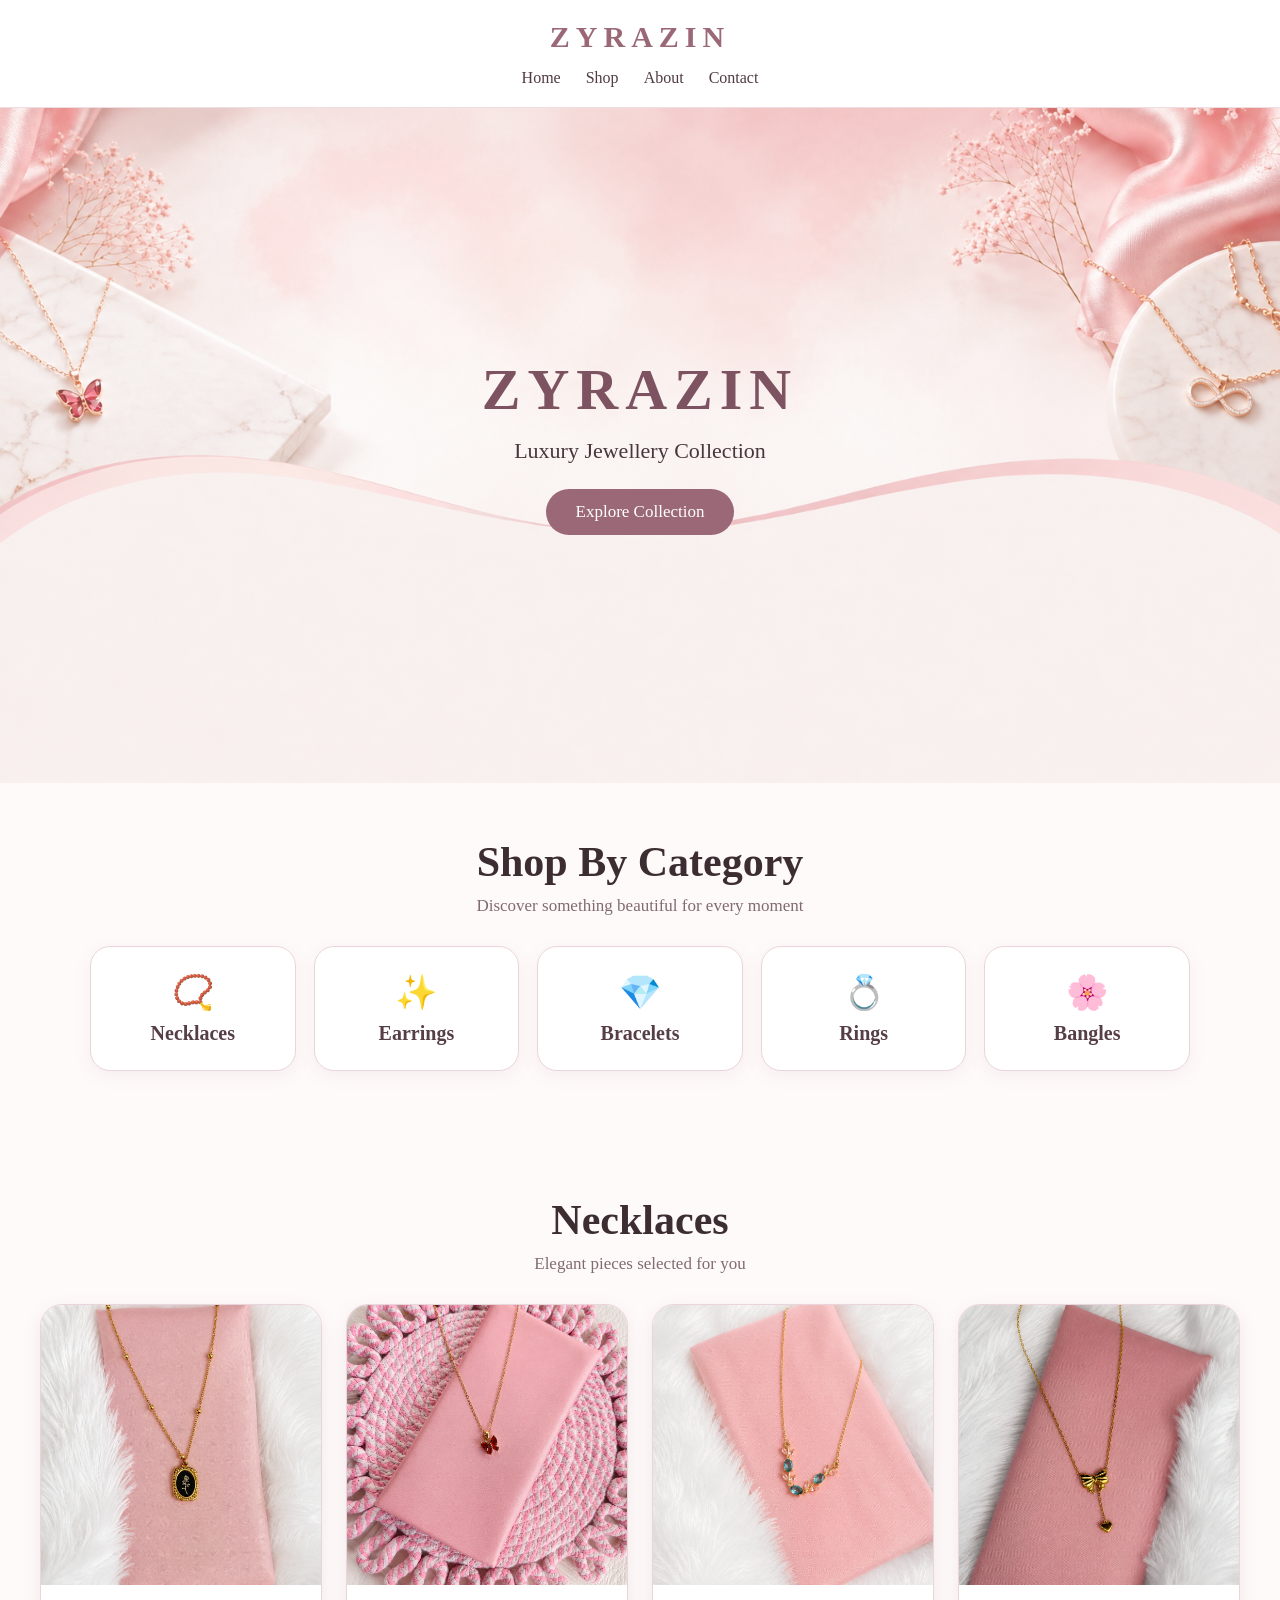
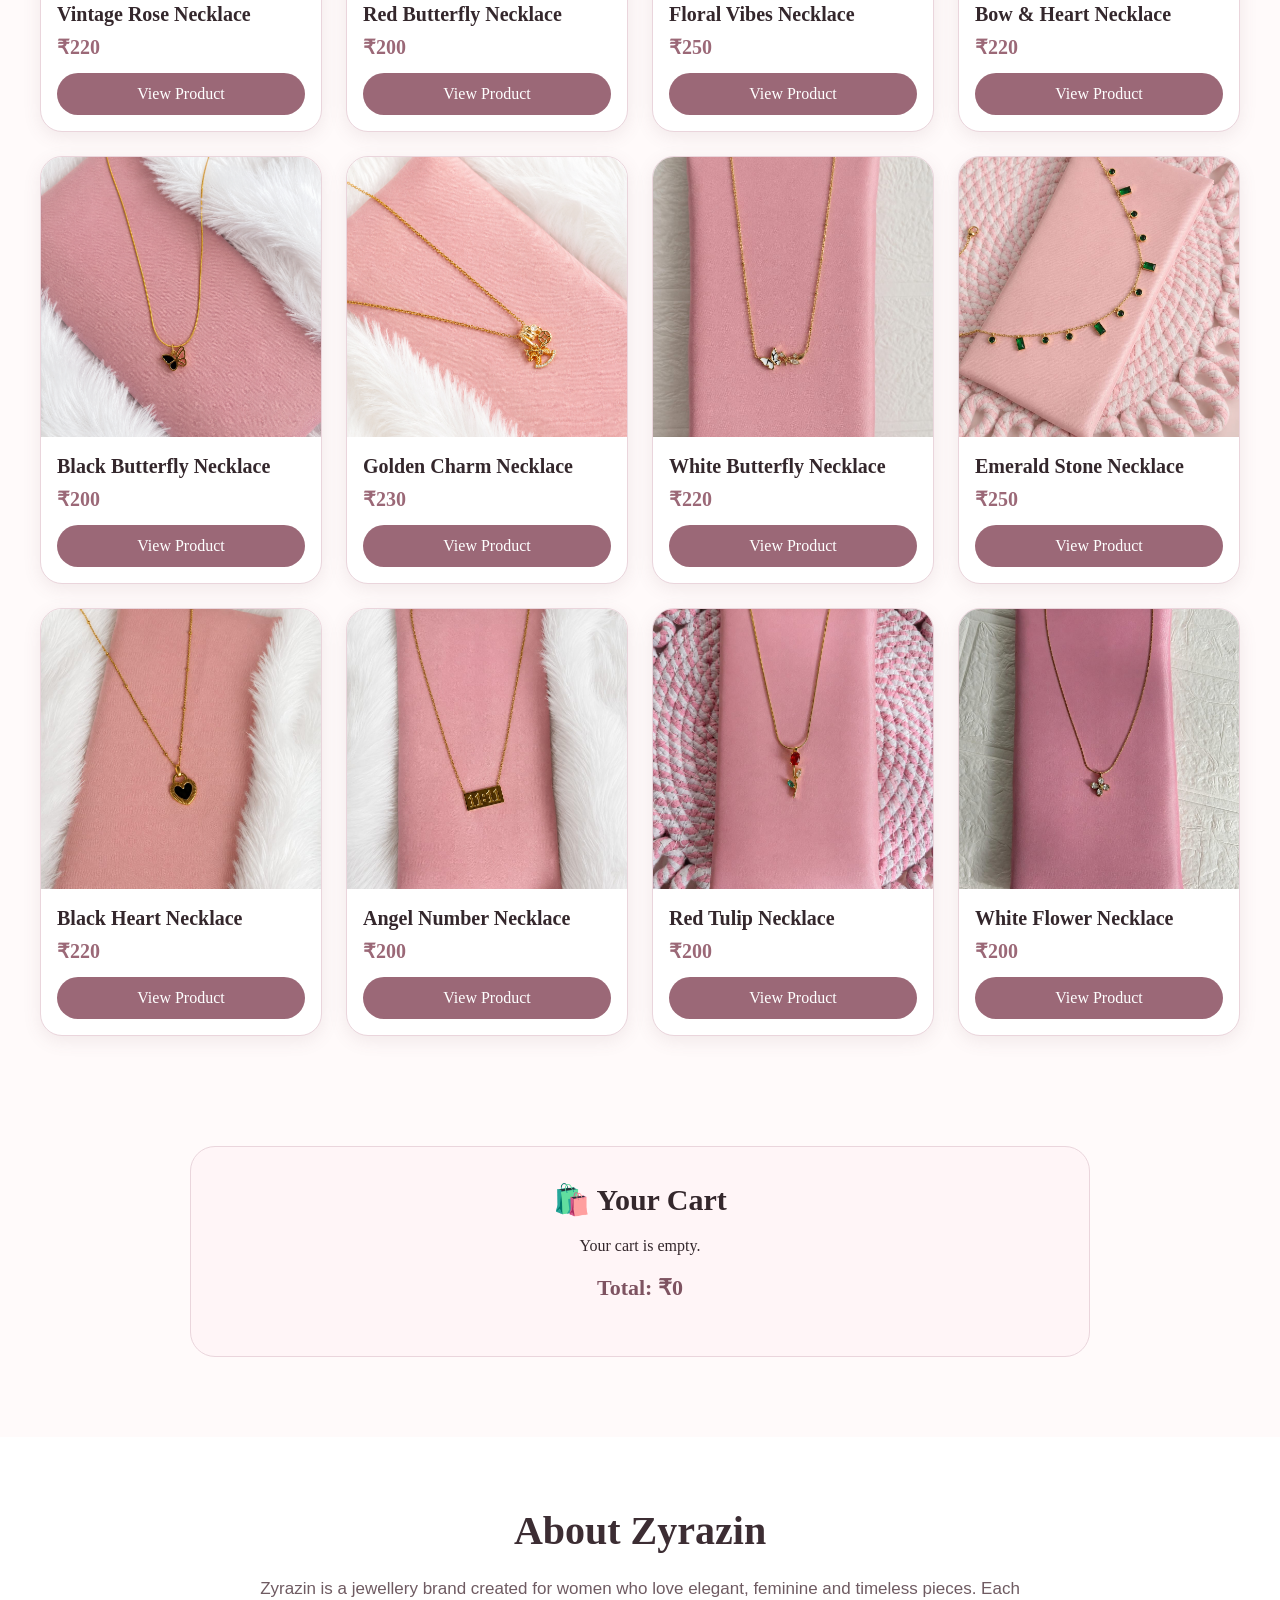
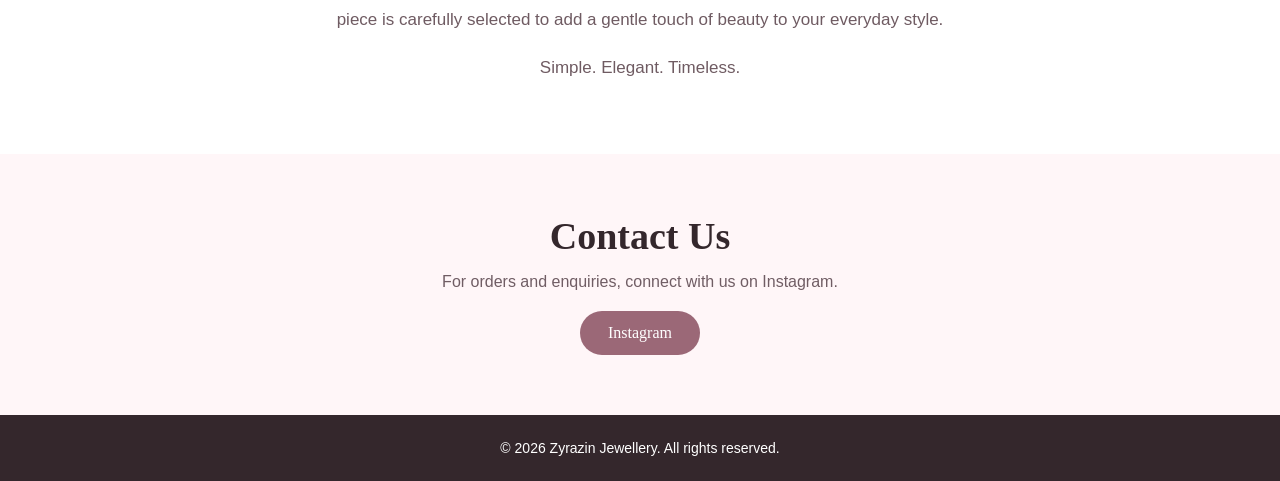
==== index.html @ 10080631 "Update index.html" ====
<!DOCTYPE html>
<html lang="en">
<head>
  <meta charset="UTF-8">
  <meta name="viewport" content="width=device-width, initial-scale=1.0">

  <title>Zyrazin Jewellery</title>

  <style>
    * {
      margin: 0;
      padding: 0;
      box-sizing: border-box;
    }

    html {
      scroll-behavior: smooth;
    }

    body {
      font-family: Georgia, "Times New Roman", serif;
      background: #fffafa;
      color: #34272c;
    }

    /* ================= HEADER ================= */

    header {
      background: rgba(255,255,255,0.96);
      padding: 20px 15px;
      text-align: center;
      border-bottom: 1px solid #efdde2;
      position: sticky;
      top: 0;
      z-index: 100;
    }

    .logo {
      font-size: 30px;
      letter-spacing: 6px;
      color: #9b6877;
      font-weight: bold;
      margin-bottom: 15px;
    }

    nav {
      display: flex;
      justify-content: center;
      align-items: center;
      gap: 25px;
      flex-wrap: wrap;
    }

    nav a {
      color: #503b42;
      text-decoration: none;
      font-size: 16px;
    }

    nav a:hover {
      color: #b27a8b;
    }

    /* ================= HOME ================= */

    #home {
      min-height: 75vh;
      display: flex;
      align-items: center;
      justify-content: center;

      background-image:
        linear-gradient(
          rgba(255,255,255,0.18),
          rgba(255,245,248,0.28)
        ),
        url("hero-bg.jpg.PNG");

      background-size: cover;
      background-position: center;
      background-repeat: no-repeat;
    }

    .hero-content {
      text-align: center;
      padding: 40px 25px;
      max-width: 700px;
    }

    .hero-content h1 {
      font-size: 58px;
      letter-spacing: 7px;
      color: #7e5361;
      margin-bottom: 15px;
    }

    .hero-content p {
      font-size: 22px;
      color: #49363d;
      margin-bottom: 25px;
    }

    .hero-btn {
      display: inline-block;
      background: #9b6877;
      color: white;
      text-decoration: none;
      padding: 13px 30px;
      border-radius: 30px;
      font-size: 17px;
    }

    .hero-btn:hover {
      background: #805361;
    }

    /* ================= SECTION TITLE ================= */

    .section-title {
      text-align: center;
      padding: 55px 15px 30px;
    }

    .section-title h2 {
      font-size: 42px;
      color: #3c2d33;
      margin-bottom: 10px;
    }

    .section-title p {
      color: #806b72;
      font-size: 17px;
    }

    /* ================= CATEGORIES ================= */

    .categories {
      width: 92%;
      max-width: 1100px;
      margin: 0 auto 50px;

      display: grid;
      grid-template-columns:
        repeat(auto-fit, minmax(170px, 1fr));

      gap: 18px;
    }

    .category-card {
      background: white;
      border: 1px solid #ead5dc;
      border-radius: 20px;
      padding: 25px 15px;
      text-align: center;
      text-decoration: none;
      color: #563e47;
      box-shadow: 0 5px 18px rgba(130,90,100,0.08);
      transition: 0.3s;
    }

    .category-card:hover {
      transform: translateY(-4px);
      background: #fff5f7;
    }

    .category-icon {
      font-size: 34px;
      margin-bottom: 10px;
    }

    .category-card h3 {
      font-size: 20px;
    }

    /* ================= PRODUCTS ================= */

    #necklaces {
      padding-top: 20px;
    }

    .products {
      width: 94%;
      max-width: 1200px;
      margin: auto;

      display: grid;
      grid-template-columns: repeat(4, 1fr);

      gap: 24px;

      padding-bottom: 60px;
    }

    .product-card {
      background: white;
      border: 1px solid #ead5dc;
      border-radius: 22px;
      overflow: hidden;

      box-shadow:
        0 5px 18px rgba(120,80,90,0.10);

      transition: 0.3s;
    }

    .product-card:hover {
      transform: translateY(-5px);

      box-shadow:
        0 10px 25px rgba(120,80,90,0.18);
    }

    .product-card img {
      width: 100%;
      height: 280px;
      object-fit: cover;
      display: block;
      background: #f8eeee;
    }

    .product-info {
      padding: 16px;
    }

    .product-name {
      font-size: 20px;
      line-height: 1.3;
      margin-bottom: 8px;
    }

    .price {
      font-size: 20px;
      font-weight: bold;
      color: #9b6877;
      margin-bottom: 14px;
    }

    .view-btn {
      width: 100%;
      border: none;
      border-radius: 25px;
      padding: 12px;

      background: #9b6877;
      color: white;

      font-family: Georgia, "Times New Roman", serif;
      font-size: 16px;

      cursor: pointer;
    }

    .view-btn:hover {
      background: #805462;
    }

    /* ================= MODAL ================= */

    .modal {
      display: none;

      position: fixed;
      z-index: 1000;

      inset: 0;

      background: rgba(35,25,30,0.70);

      padding: 20px;

      align-items: center;
      justify-content: center;
    }

    .modal-content {
      background: #fffafa;

      width: 100%;
      max-width: 500px;

      max-height: 92vh;
      overflow-y: auto;

      border-radius: 25px;

      position: relative;

      box-shadow:
        0 15px 50px rgba(0,0,0,0.30);
    }

    .modal-content img {
      width: 100%;
      max-height: 500px;

      object-fit: cover;

      display: block;

      border-radius: 25px 25px 0 0;
    }

    .modal-info {
      padding: 22px;
      text-align: center;
    }

    .modal-info h2 {
      font-size: 29px;
      margin-bottom: 10px;
    }

    .modal-price {
      font-size: 23px;
      font-weight: bold;
      color: #9b6877;
      margin-bottom: 20px;
    }

    .close-btn {
      position: absolute;

      top: 12px;
      right: 15px;

      width: 40px;
      height: 40px;

      border: none;
      border-radius: 50%;

      background: rgba(255,255,255,0.92);

      color: #5c4149;

      font-size: 25px;

      cursor: pointer;

      z-index: 5;
    }

    .add-cart-btn {
      border: none;

      background: #9b6877;
      color: white;

      padding: 13px 28px;

      border-radius: 30px;

      font-family: Georgia, "Times New Roman", serif;

      font-size: 16px;

      cursor: pointer;
    }

    /* ================= CART ================= */

    #cart {
      padding: 30px 0 60px;
    }

    .cart-section {
      background: #fff5f7;

      border: 1px solid #ead5dc;

      border-radius: 25px;

      margin: 20px auto;

      padding: 35px 20px;

      width: 94%;
      max-width: 900px;

      text-align: center;
    }

    .cart-section h2 {
      font-size: 30px;
      margin-bottom: 20px;
    }

    #cartItems {
      margin-bottom: 20px;
    }

    .cart-item {
      background: white;

      margin: 8px auto;

      padding: 12px;

      border-radius: 12px;

      max-width: 600px;

      font-size: 17px;
    }

    .cart-total {
      font-size: 22px;

      margin: 20px 0;

      font-weight: bold;

      color: #7e5361;
    }

    .remove-btn {
      border: none;

      background: #ead5dc;

      color: #634750;

      padding: 5px 10px;

      border-radius: 15px;

      margin-left: 10px;

      cursor: pointer;
    }

    /* ================= ABOUT ================= */

    #about {
      background: white;

      padding: 70px 20px;

      text-align: center;
    }

    .about-box {
      max-width: 800px;

      margin: auto;
    }

    .about-box h2 {
      font-size: 40px;

      color: #3c2d33;

      margin-bottom: 20px;
    }

    .about-box p {
      font-family: Arial, sans-serif;

      color: #6f5b62;

      font-size: 17px;

      line-height: 1.8;
    }

    /* ================= CONTACT ================= */

    #contact {
      text-align: center;

      padding: 60px 20px;

      background: #fff6f8;
    }

    #contact h2 {
      font-size: 38px;

      margin-bottom: 15px;
    }

    #contact p {
      color: #705d64;

      font-family: Arial, sans-serif;

      margin-bottom: 20px;
    }

    .instagram-btn {
      display: inline-block;

      background: #9b6877;

      color: white;

      text-decoration: none;

      padding: 13px 28px;

      border-radius: 30px;
    }

    /* ================= FOOTER ================= */

    footer {
      background: #34272c;

      color: white;

      text-align: center;

      padding: 25px 15px;

      font-family: Arial, sans-serif;

      font-size: 14px;
    }

    /* ================= MOBILE ================= */

    @media (max-width: 900px) {

      .products {
        grid-template-columns: repeat(2, 1fr);
        gap: 16px;
      }

      .product-card img {
        height: 260px;
      }

      .hero-content h1 {
        font-size: 46px;
      }
    }

    @media (max-width: 600px) {

      header {
        position: relative;
      }

      .logo {
        font-size: 27px;
      }

      nav {
        gap: 15px;
      }

      nav a {
        font-size: 15px;
      }

      #home {
        min-height: 65vh;
      }

      .hero-content h1 {
        font-size: 38px;
        letter-spacing: 4px;
      }

      .hero-content p {
        font-size: 18px;
      }

      .section-title h2 {
        font-size: 34px;
      }

      .products {
        grid-template-columns: 1fr;
        width: 90%;
      }

      .product-card img {
        height: 360px;
      }

      .categories {
        grid-template-columns: repeat(2, 1fr);
      }

      .about-box h2 {
        font-size: 34px;
      }
    }
  </style>
</head>


<body>


  <!-- ================= HEADER ================= -->

  <header>

    <div class="logo">
      ZYRAZIN
    </div>

    <nav>

      <a href="#home">
        Home
      </a>

      <a href="#shop">
        Shop
      </a>

      <a href="#about">
        About
      </a>

      <a href="#contact">
        Contact
      </a>

    </nav>

  </header>



  <!-- ================= HOME / BANNER ================= -->

  <section id="home">

    <div class="hero-content">

      <h1>
        ZYRAZIN
      </h1>

      <p>
        Luxury Jewellery Collection
      </p>

      <a
        href="#shop"
        class="hero-btn"
      >
        Explore Collection
      </a>

    </div>

  </section>



  <!-- ================= CATEGORIES ================= -->

  <section id="shop">

    <div class="section-title">

      <h2>
        Shop By Category
      </h2>

      <p>
        Discover something beautiful for every moment
      </p>

    </div>


    <div class="categories">

      <a
        href="#necklaces"
        class="category-card"
      >

        <div class="category-icon">
          📿
        </div>

        <h3>
          Necklaces
        </h3>

      </a>


      <a
        href="#necklaces"
        class="category-card"
      >

        <div class="category-icon">
          ✨
        </div>

        <h3>
          Earrings
        </h3>

      </a>


      <a
        href="#necklaces"
        class="category-card"
      >

        <div class="category-icon">
          💎
        </div>

        <h3>
          Bracelets
        </h3>

      </a>


      <a
        href="#necklaces"
        class="category-card"
      >

        <div class="category-icon">
          💍
        </div>

        <h3>
          Rings
        </h3>

      </a>


      <a
        href="#necklaces"
        class="category-card"
      >

        <div class="category-icon">
          🌸
        </div>

        <h3>
          Bangles
        </h3>

      </a>

    </div>

  </section>



  <!-- ================= NECKLACES ================= -->

  <section id="necklaces">

    <div class="section-title">

      <h2>
        Necklaces
      </h2>

      <p>
        Elegant pieces selected for you
      </p>

    </div>


    <div class="products">


      <!-- CH01 -->

      <div class="product-card">

        <img
          src="product/CH01%20-%20Vintage%20Rose%20Necklace.PNG"
          alt="Vintage Rose Necklace"
        >

        <div class="product-info">

          <h3 class="product-name">
            Vintage Rose Necklace
          </h3>

          <div class="price">
            ₹220
          </div>

          <button
            class="view-btn"
            onclick="viewProduct(
              'Vintage Rose Necklace',
              220,
              'product/CH01%20-%20Vintage%20Rose%20Necklace.PNG'
            )"
          >
            View Product
          </button>

        </div>

      </div>



      <!-- CH02 -->

      <div class="product-card">

        <img
          src="product/CH02%20-%20Red%20Butterfly%20Necklace.PNG"
          alt="Red Butterfly Necklace"
        >

        <div class="product-info">

          <h3 class="product-name">
            Red Butterfly Necklace
          </h3>

          <div class="price">
            ₹200
          </div>

          <button
            class="view-btn"
            onclick="viewProduct(
              'Red Butterfly Necklace',
              200,
              'product/CH02%20-%20Red%20Butterfly%20Necklace.PNG'
            )"
          >
            View Product
          </button>

        </div>

      </div>



      <!-- CH03 -->

      <div class="product-card">

        <img
          src="product/CH03%20-%20Floral%20Vibes%20Necklace.PNG"
          alt="Floral Vibes Necklace"
        >

        <div class="product-info">

          <h3 class="product-name">
            Floral Vibes Necklace
          </h3>

          <div class="price">
            ₹250
          </div>

          <button
            class="view-btn"
            onclick="viewProduct(
              'Floral Vibes Necklace',
              250,
              'product/CH03%20-%20Floral%20Vibes%20Necklace.PNG'
            )"
          >
            View Product
          </button>

        </div>

      </div>



      <!-- CH04 -->

      <div class="product-card">

        <img
          src="product/CH04%20-%20Bow%20%26%20Heart%20Necklace.PNG"
          alt="Bow Heart Necklace"
        >

        <div class="product-info">

          <h3 class="product-name">
            Bow & Heart Necklace
          </h3>

          <div class="price">
            ₹220
          </div>

          <button
            class="view-btn"
            onclick="viewProduct(
              'Bow & Heart Necklace',
              220,
              'product/CH04%20-%20Bow%20%26%20Heart%20Necklace.PNG'
            )"
          >
            View Product
          </button>

        </div>

      </div>



      <!-- CH05 -->

      <div class="product-card">

        <img
          src="product/CH05%20-%20Black%20Butterfly%20Necklace.PNG"
          alt="Black Butterfly Necklace"
        >

        <div class="product-info">

          <h3 class="product-name">
            Black Butterfly Necklace
          </h3>

          <div class="price">
            ₹200
          </div>

          <button
            class="view-btn"
            onclick="viewProduct(
              'Black Butterfly Necklace',
              200,
              'product/CH05%20-%20Black%20Butterfly%20Necklace.PNG'
            )"
          >
            View Product
          </button>

        </div>

      </div>



      <!-- CH06 -->

      <div class="product-card">

        <img
          src="product/CH06%20-%20Golden%20Charm%20Necklace.PNG"
          alt="Golden Charm Necklace"
        >

        <div class="product-info">

          <h3 class="product-name">
            Golden Charm Necklace
          </h3>

          <div class="price">
            ₹230
          </div>

          <button
            class="view-btn"
            onclick="viewProduct(
              'Golden Charm Necklace',
              230,
              'product/CH06%20-%20Golden%20Charm%20Necklace.PNG'
            )"
          >
            View Product
          </button>

        </div>

      </div>



      <!-- CH07 -->

      <div class="product-card">

        <img
          src="product/CH07%20-%20White%20Butterfly%20Necklace.JPG"
          alt="White Butterfly Necklace"
        >

        <div class="product-info">

          <h3 class="product-name">
            White Butterfly Necklace
          </h3>

          <div class="price">
            ₹220
          </div>

          <button
            class="view-btn"
            onclick="viewProduct(
              'White Butterfly Necklace',
              220,
              'product/CH07%20-%20White%20Butterfly%20Necklace.JPG'
            )"
          >
            View Product
          </button>

        </div>

      </div>



      <!-- CH08 -->

      <div class="product-card">

        <img
          src="product/CH08%20-%20Emerald%20Stone%20Necklace.JPG"
          alt="Emerald Stone Necklace"
        >

        <div class="product-info">

          <h3 class="product-name">
            Emerald Stone Necklace
          </h3>

          <div class="price">
            ₹250
          </div>

          <button
            class="view-btn"
            onclick="viewProduct(
              'Emerald Stone Necklace',
              250,
              'product/CH08%20-%20Emerald%20Stone%20Necklace.JPG'
            )"
          >
            View Product
          </button>

        </div>

      </div>



      <!-- CH09 -->

      <div class="product-card">

        <img
          src="product/CH09%20-%20Black%20Heart%20Necklace.JPG"
          alt="Black Heart Necklace"
        >

        <div class="product-info">

          <h3 class="product-name">
            Black Heart Necklace
          </h3>

          <div class="price">
            ₹220
          </div>

          <button
            class="view-btn"
            onclick="viewProduct(
              'Black Heart Necklace',
              220,
              'product/CH09%20-%20Black%20Heart%20Necklace.JPG'
            )"
          >
            View Product
          </button>

        </div>

      </div>



      <!-- CH10 -->

      <div class="product-card">

        <img
          src="product/CH10%20-%20Angel%20Number%20Necklace.JPG"
          alt="Angel Number Necklace"
        >

        <div class="product-info">

          <h3 class="product-name">
            Angel Number Necklace
          </h3>

          <div class="price">
            ₹200
          </div>

          <button
            class="view-btn"
            onclick="viewProduct(
              'Angel Number Necklace',
              200,
              'product/CH10%20-%20Angel%20Number%20Necklace.JPG'
            )"
          >
            View Product
          </button>

        </div>

      </div>



      <!-- CH11 -->

      <div class="product-card">

        <img
          src="product/CH11%20-%20Red%20Tulip%20Necklace.JPG"
          alt="Red Tulip Necklace"
        >

        <div class="product-info">

          <h3 class="product-name">
            Red Tulip Necklace
          </h3>

          <div class="price">
            ₹200
          </div>

          <button
            class="view-btn"
            onclick="viewProduct(
              'Red Tulip Necklace',
              200,
              'product/CH11%20-%20Red%20Tulip%20Necklace.JPG'
            )"
          >
            View Product
          </button>

        </div>

      </div>



      <!-- CH12 -->

      <div class="product-card">

        <img
          src="product/CH12%20-%20White%20Flower%20Necklace.JPG"
          alt="White Flower Necklace"
        >

        <div class="product-info">

          <h3 class="product-name">
            White Flower Necklace
          </h3>

          <div class="price">
            ₹200
          </div>

          <button
            class="view-btn"
            onclick="viewProduct(
              'White Flower Necklace',
              200,
              'product/CH12%20-%20White%20Flower%20Necklace.JPG'
            )"
          >
            View Product
          </button>

        </div>

      </div>


    </div>

  </section>



  <!-- ================= CART ================= -->

  <section id="cart">

    <div class="cart-section">

      <h2>
        🛍️ Your Cart
      </h2>

      <div id="cartItems">

        <p>
          Your cart is empty.
        </p>

      </div>

      <div class="cart-total">

        Total: ₹<span id="cartTotal">0</span>

      </div>

    </div>

  </section>



  <!-- ================= ABOUT ================= -->

  <section id="about">

    <div class="about-box">

      <h2>
        About Zyrazin
      </h2>

      <p>
        Zyrazin is a jewellery brand created for women
        who love elegant, feminine and timeless pieces.
        Each piece is carefully selected to add a gentle
        touch of beauty to your everyday style.
      </p>

      <br>

      <p>
        Simple. Elegant. Timeless.
      </p>

    </div>

  </section>



  <!-- ================= CONTACT ================= -->

  <section id="contact">

    <h2>
      Contact Us
    </h2>

    <p>
      For orders and enquiries, connect with us on Instagram.
    </p>

    <a
      href="#"
      class="instagram-btn"
    >
      Instagram
    </a>

  </section>



  <!-- ================= FOOTER ================= -->

  <footer>

    © 2026 Zyrazin Jewellery.
    All rights reserved.

  </footer>



  <!-- ================= PRODUCT MODAL ================= -->

  <div
    id="productModal"
    class="modal"
  >

    <div class="modal-content">

      <button
        class="close-btn"
        onclick="closeProduct()"
      >
        ×
      </button>

      <img
        id="modalImage"
        src=""
        alt="Product"
      >

      <div class="modal-info">

        <h2 id="modalName">
        </h2>

        <div
          class="modal-price"
          id="modalPrice"
        >
        </div>

        <button
          class="add-cart-btn"
          onclick="addToCart()"
        >
          🛍️ Add to Cart
        </button>

      </div>

    </div>

  </div>



  <!-- ================= JAVASCRIPT ================= -->

  <script>

    let selectedProduct = null;

    let cart = [];


    /* VIEW PRODUCT */

    function viewProduct(
      name,
      price,
      image
    ) {

      selectedProduct = {

        name: name,

        price: price,

        image: image

      };


      document
        .getElementById("modalName")
        .innerText = name;


      document
        .getElementById("modalPrice")
        .innerText = "₹" + price;


      document
        .getElementById("modalImage")
        .src = image;


      document
        .getElementById("productModal")
        .style.display = "flex";

    }



    /* CLOSE PRODUCT */

    function closeProduct() {

      document
        .getElementById("productModal")
        .style.display = "none";

    }



    /* ADD TO CART */

    function addToCart() {

      if (!selectedProduct) {
        return;
      }


      cart.push(selectedProduct);


      updateCart();


      closeProduct();


      alert(
        selectedProduct.name +
        " added to your cart!"
      );

    }



    /* UPDATE CART */

    function updateCart() {

      const cartItems =
        document.getElementById("cartItems");

      const cartTotal =
        document.getElementById("cartTotal");


      if (cart.length === 0) {

        cartItems.innerHTML =
          "<p>Your cart is empty.</p>";

        cartTotal.innerText = "0";

        return;

      }


      let total = 0;

      let html = "";


      cart.forEach(
        function(item, index) {

          total += item.price;


          html += `

            <div class="cart-item">

              ${item.name}
              -
              ₹${item.price}

              <button
                class="remove-btn"
                onclick="removeFromCart(${index})"
              >
                Remove
              </button>

            </div>

          `;

        }
      );


      cartItems.innerHTML = html;

      cartTotal.innerText = total;

    }



    /* REMOVE FROM CART */

    function removeFromCart(index) {

      cart.splice(index, 1);

      updateCart();

    }



    /* CLOSE MODAL OUTSIDE */

    window.onclick = function(event) {

      const modal =
        document.getElementById("productModal");


      if (event.target === modal) {

        closeProduct();

      }

    };

  </script>


</body>
</html>
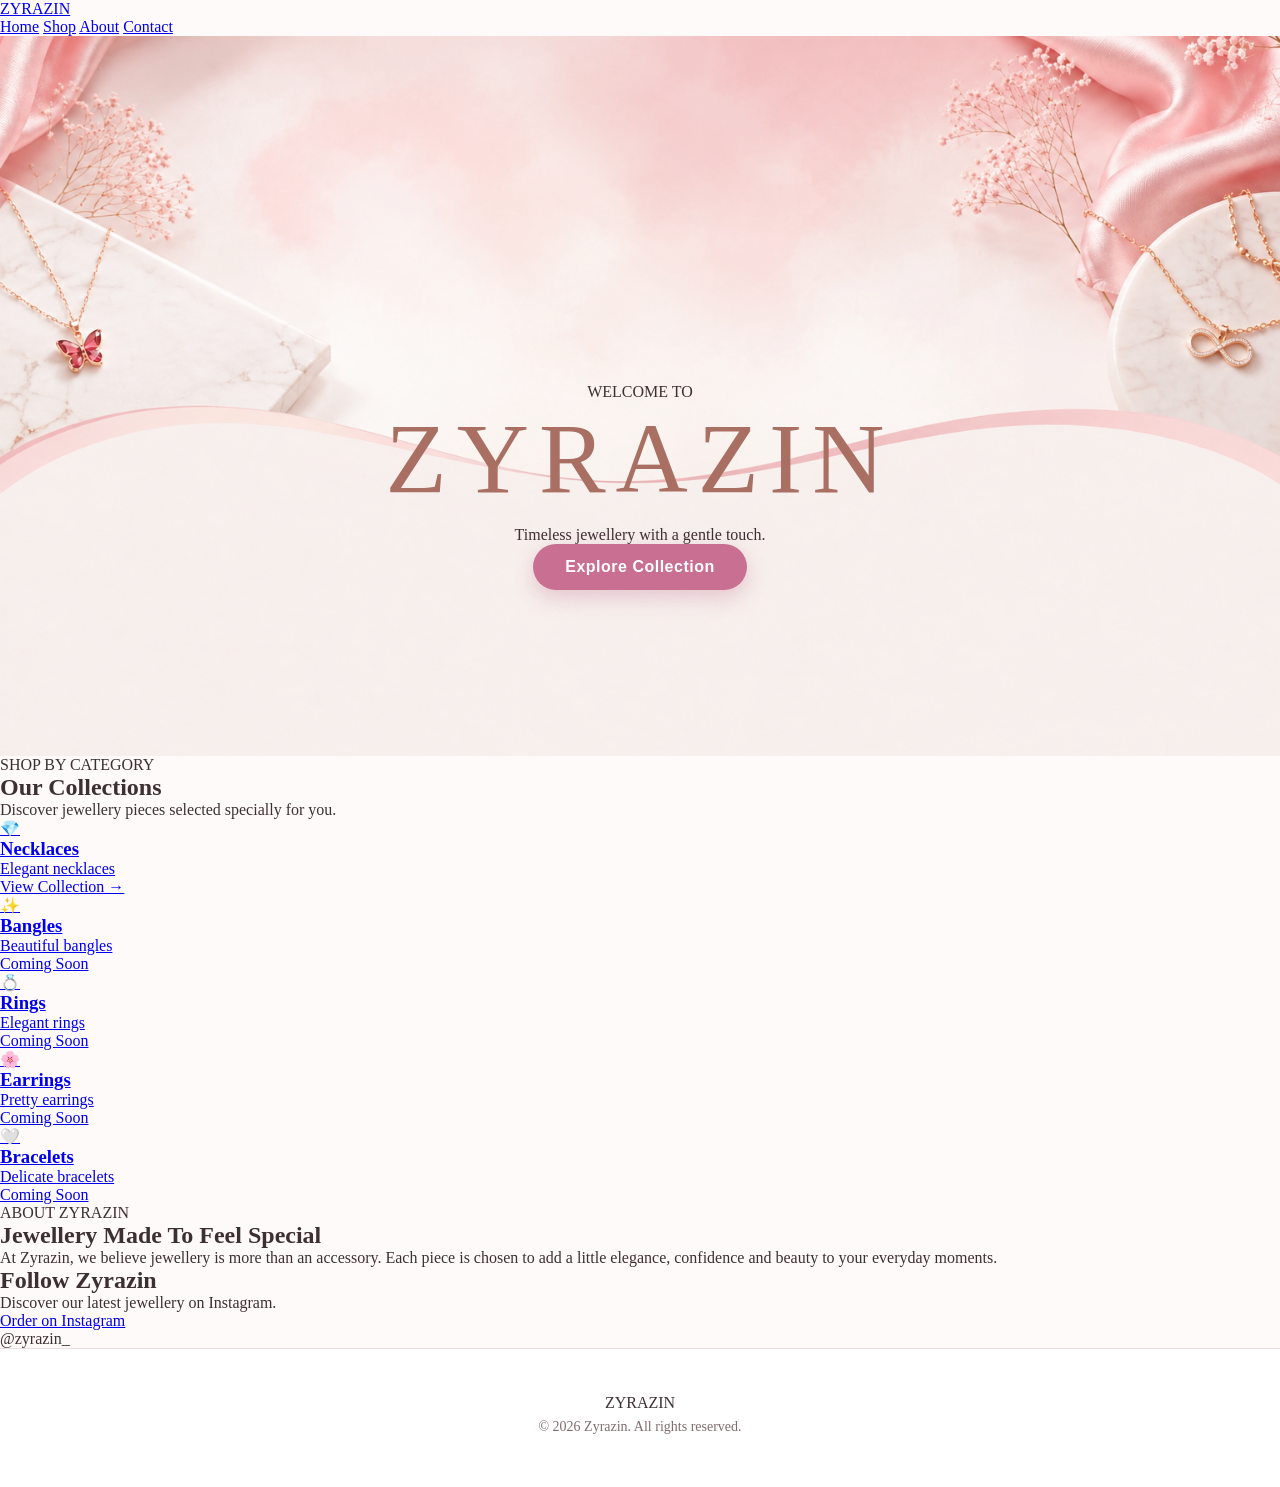
==== commit 453f14c2: "Update index.html" ====
--- a/index.html
+++ b/index.html
@@ -4,646 +4,44 @@
   <meta charset="UTF-8">
   <meta name="viewport" content="width=device-width, initial-scale=1.0">
 
-  <title>Zyrazin Jewellery</title>
+  <title>Zyrazin | Jewellery</title>
 
-  <style>
-    * {
-      margin: 0;
-      padding: 0;
-      box-sizing: border-box;
-    }
-
-    html {
-      scroll-behavior: smooth;
-    }
-
-    body {
-      font-family: Georgia, "Times New Roman", serif;
-      background: #fffafa;
-      color: #34272c;
-    }
-
-    /* ================= HEADER ================= */
-
-    header {
-      background: rgba(255,255,255,0.96);
-      padding: 20px 15px;
-      text-align: center;
-      border-bottom: 1px solid #efdde2;
-      position: sticky;
-      top: 0;
-      z-index: 100;
-    }
-
-    .logo {
-      font-size: 30px;
-      letter-spacing: 6px;
-      color: #9b6877;
-      font-weight: bold;
-      margin-bottom: 15px;
-    }
-
-    nav {
-      display: flex;
-      justify-content: center;
-      align-items: center;
-      gap: 25px;
-      flex-wrap: wrap;
-    }
-
-    nav a {
-      color: #503b42;
-      text-decoration: none;
-      font-size: 16px;
-    }
-
-    nav a:hover {
-      color: #b27a8b;
-    }
-
-    /* ================= HOME ================= */
-
-    #home {
-      min-height: 75vh;
-      display: flex;
-      align-items: center;
-      justify-content: center;
-
-      background-image:
-        linear-gradient(
-          rgba(255,255,255,0.18),
-          rgba(255,245,248,0.28)
-        ),
-        url("hero-bg.jpg.PNG");
-
-      background-size: cover;
-      background-position: center;
-      background-repeat: no-repeat;
-    }
-
-    .hero-content {
-      text-align: center;
-      padding: 40px 25px;
-      max-width: 700px;
-    }
-
-    .hero-content h1 {
-      font-size: 58px;
-      letter-spacing: 7px;
-      color: #7e5361;
-      margin-bottom: 15px;
-    }
-
-    .hero-content p {
-      font-size: 22px;
-      color: #49363d;
-      margin-bottom: 25px;
-    }
-
-    .hero-btn {
-      display: inline-block;
-      background: #9b6877;
-      color: white;
-      text-decoration: none;
-      padding: 13px 30px;
-      border-radius: 30px;
-      font-size: 17px;
-    }
-
-    .hero-btn:hover {
-      background: #805361;
-    }
-
-    /* ================= SECTION TITLE ================= */
-
-    .section-title {
-      text-align: center;
-      padding: 55px 15px 30px;
-    }
-
-    .section-title h2 {
-      font-size: 42px;
-      color: #3c2d33;
-      margin-bottom: 10px;
-    }
-
-    .section-title p {
-      color: #806b72;
-      font-size: 17px;
-    }
-
-    /* ================= CATEGORIES ================= */
-
-    .categories {
-      width: 92%;
-      max-width: 1100px;
-      margin: 0 auto 50px;
-
-      display: grid;
-      grid-template-columns:
-        repeat(auto-fit, minmax(170px, 1fr));
-
-      gap: 18px;
-    }
-
-    .category-card {
-      background: white;
-      border: 1px solid #ead5dc;
-      border-radius: 20px;
-      padding: 25px 15px;
-      text-align: center;
-      text-decoration: none;
-      color: #563e47;
-      box-shadow: 0 5px 18px rgba(130,90,100,0.08);
-      transition: 0.3s;
-    }
-
-    .category-card:hover {
-      transform: translateY(-4px);
-      background: #fff5f7;
-    }
-
-    .category-icon {
-      font-size: 34px;
-      margin-bottom: 10px;
-    }
-
-    .category-card h3 {
-      font-size: 20px;
-    }
-
-    /* ================= PRODUCTS ================= */
-
-    #necklaces {
-      padding-top: 20px;
-    }
-
-    .products {
-      width: 94%;
-      max-width: 1200px;
-      margin: auto;
-
-      display: grid;
-      grid-template-columns: repeat(4, 1fr);
-
-      gap: 24px;
-
-      padding-bottom: 60px;
-    }
-
-    .product-card {
-      background: white;
-      border: 1px solid #ead5dc;
-      border-radius: 22px;
-      overflow: hidden;
-
-      box-shadow:
-        0 5px 18px rgba(120,80,90,0.10);
-
-      transition: 0.3s;
-    }
-
-    .product-card:hover {
-      transform: translateY(-5px);
-
-      box-shadow:
-        0 10px 25px rgba(120,80,90,0.18);
-    }
-
-    .product-card img {
-      width: 100%;
-      height: 280px;
-      object-fit: cover;
-      display: block;
-      background: #f8eeee;
-    }
-
-    .product-info {
-      padding: 16px;
-    }
-
-    .product-name {
-      font-size: 20px;
-      line-height: 1.3;
-      margin-bottom: 8px;
-    }
-
-    .price {
-      font-size: 20px;
-      font-weight: bold;
-      color: #9b6877;
-      margin-bottom: 14px;
-    }
-
-    .view-btn {
-      width: 100%;
-      border: none;
-      border-radius: 25px;
-      padding: 12px;
-
-      background: #9b6877;
-      color: white;
-
-      font-family: Georgia, "Times New Roman", serif;
-      font-size: 16px;
-
-      cursor: pointer;
-    }
-
-    .view-btn:hover {
-      background: #805462;
-    }
-
-    /* ================= MODAL ================= */
-
-    .modal {
-      display: none;
-
-      position: fixed;
-      z-index: 1000;
-
-      inset: 0;
-
-      background: rgba(35,25,30,0.70);
-
-      padding: 20px;
-
-      align-items: center;
-      justify-content: center;
-    }
-
-    .modal-content {
-      background: #fffafa;
-
-      width: 100%;
-      max-width: 500px;
-
-      max-height: 92vh;
-      overflow-y: auto;
-
-      border-radius: 25px;
-
-      position: relative;
-
-      box-shadow:
-        0 15px 50px rgba(0,0,0,0.30);
-    }
-
-    .modal-content img {
-      width: 100%;
-      max-height: 500px;
-
-      object-fit: cover;
-
-      display: block;
-
-      border-radius: 25px 25px 0 0;
-    }
-
-    .modal-info {
-      padding: 22px;
-      text-align: center;
-    }
-
-    .modal-info h2 {
-      font-size: 29px;
-      margin-bottom: 10px;
-    }
-
-    .modal-price {
-      font-size: 23px;
-      font-weight: bold;
-      color: #9b6877;
-      margin-bottom: 20px;
-    }
-
-    .close-btn {
-      position: absolute;
-
-      top: 12px;
-      right: 15px;
-
-      width: 40px;
-      height: 40px;
-
-      border: none;
-      border-radius: 50%;
-
-      background: rgba(255,255,255,0.92);
-
-      color: #5c4149;
-
-      font-size: 25px;
-
-      cursor: pointer;
-
-      z-index: 5;
-    }
-
-    .add-cart-btn {
-      border: none;
-
-      background: #9b6877;
-      color: white;
-
-      padding: 13px 28px;
-
-      border-radius: 30px;
-
-      font-family: Georgia, "Times New Roman", serif;
-
-      font-size: 16px;
-
-      cursor: pointer;
-    }
-
-    /* ================= CART ================= */
-
-    #cart {
-      padding: 30px 0 60px;
-    }
-
-    .cart-section {
-      background: #fff5f7;
-
-      border: 1px solid #ead5dc;
-
-      border-radius: 25px;
-
-      margin: 20px auto;
-
-      padding: 35px 20px;
-
-      width: 94%;
-      max-width: 900px;
-
-      text-align: center;
-    }
-
-    .cart-section h2 {
-      font-size: 30px;
-      margin-bottom: 20px;
-    }
-
-    #cartItems {
-      margin-bottom: 20px;
-    }
-
-    .cart-item {
-      background: white;
-
-      margin: 8px auto;
-
-      padding: 12px;
-
-      border-radius: 12px;
-
-      max-width: 600px;
-
-      font-size: 17px;
-    }
-
-    .cart-total {
-      font-size: 22px;
-
-      margin: 20px 0;
-
-      font-weight: bold;
-
-      color: #7e5361;
-    }
-
-    .remove-btn {
-      border: none;
-
-      background: #ead5dc;
-
-      color: #634750;
-
-      padding: 5px 10px;
-
-      border-radius: 15px;
-
-      margin-left: 10px;
-
-      cursor: pointer;
-    }
-
-    /* ================= ABOUT ================= */
-
-    #about {
-      background: white;
-
-      padding: 70px 20px;
-
-      text-align: center;
-    }
-
-    .about-box {
-      max-width: 800px;
-
-      margin: auto;
-    }
-
-    .about-box h2 {
-      font-size: 40px;
-
-      color: #3c2d33;
-
-      margin-bottom: 20px;
-    }
-
-    .about-box p {
-      font-family: Arial, sans-serif;
-
-      color: #6f5b62;
-
-      font-size: 17px;
-
-      line-height: 1.8;
-    }
-
-    /* ================= CONTACT ================= */
-
-    #contact {
-      text-align: center;
-
-      padding: 60px 20px;
-
-      background: #fff6f8;
-    }
-
-    #contact h2 {
-      font-size: 38px;
-
-      margin-bottom: 15px;
-    }
-
-    #contact p {
-      color: #705d64;
-
-      font-family: Arial, sans-serif;
-
-      margin-bottom: 20px;
-    }
-
-    .instagram-btn {
-      display: inline-block;
-
-      background: #9b6877;
-
-      color: white;
-
-      text-decoration: none;
-
-      padding: 13px 28px;
-
-      border-radius: 30px;
-    }
-
-    /* ================= FOOTER ================= */
-
-    footer {
-      background: #34272c;
-
-      color: white;
-
-      text-align: center;
-
-      padding: 25px 15px;
-
-      font-family: Arial, sans-serif;
-
-      font-size: 14px;
-    }
-
-    /* ================= MOBILE ================= */
-
-    @media (max-width: 900px) {
-
-      .products {
-        grid-template-columns: repeat(2, 1fr);
-        gap: 16px;
-      }
-
-      .product-card img {
-        height: 260px;
-      }
-
-      .hero-content h1 {
-        font-size: 46px;
-      }
-    }
-
-    @media (max-width: 600px) {
-
-      header {
-        position: relative;
-      }
-
-      .logo {
-        font-size: 27px;
-      }
-
-      nav {
-        gap: 15px;
-      }
-
-      nav a {
-        font-size: 15px;
-      }
-
-      #home {
-        min-height: 65vh;
-      }
-
-      .hero-content h1 {
-        font-size: 38px;
-        letter-spacing: 4px;
-      }
-
-      .hero-content p {
-        font-size: 18px;
-      }
-
-      .section-title h2 {
-        font-size: 34px;
-      }
-
-      .products {
-        grid-template-columns: 1fr;
-        width: 90%;
-      }
-
-      .product-card img {
-        height: 360px;
-      }
-
-      .categories {
-        grid-template-columns: repeat(2, 1fr);
-      }
-
-      .about-box h2 {
-        font-size: 34px;
-      }
-    }
-  </style>
+  <link rel="stylesheet" href="style.css">
 </head>
-
 
 <body>
 
+  <!-- HEADER -->
+  <header class="site-header">
 
-  <!-- ================= HEADER ================= -->
-
-  <header>
-
-    <div class="logo">
+    <a href="index.html" class="logo">
       ZYRAZIN
-    </div>
+    </a>
 
     <nav>
-
-      <a href="#home">
-        Home
-      </a>
-
-      <a href="#shop">
-        Shop
-      </a>
-
-      <a href="#about">
-        About
-      </a>
-
-      <a href="#contact">
-        Contact
-      </a>
-
+      <a href="index.html">Home</a>
+      <a href="#categories">Shop</a>
+      <a href="#about">About</a>
+      <a href="#contact">Contact</a>
     </nav>
 
   </header>
 
 
-
-  <!-- ================= HOME / BANNER ================= -->
-
-  <section id="home">
+  <!-- HERO -->
+  <section class="hero">
 
     <div class="hero-content">
 
-      <h1>
-        ZYRAZIN
-      </h1>
+      <p class="small-title">WELCOME TO</p>
+
+      <h1>ZYRAZIN</h1>
 
       <p>
-        Luxury Jewellery Collection
+        Timeless jewellery with a gentle touch.
       </p>
 
-      <a
-        href="#shop"
-        class="hero-btn"
-      >
+      <a href="#categories" class="hero-button">
         Explore Collection
       </a>
 
@@ -652,102 +50,86 @@
   </section>
 
 
+  <!-- CATEGORIES -->
+  <section id="categories" class="categories-section">
 
-  <!-- ================= CATEGORIES ================= -->
+    <p class="section-small-title">SHOP BY CATEGORY</p>
 
-  <section id="shop">
+    <h2>Our Collections</h2>
 
-    <div class="section-title">
-
-      <h2>
-        Shop By Category
-      </h2>
-
-      <p>
-        Discover something beautiful for every moment
-      </p>
-
-    </div>
+    <p class="section-description">
+      Discover jewellery pieces selected specially for you.
+    </p>
 
 
-    <div class="categories">
+    <div class="category-grid">
 
-      <a
-        href="#necklaces"
-        class="category-card"
-      >
+      <!-- NECKLACES -->
+      <a href="necklaces.html" class="category-card">
 
-        <div class="category-icon">
-          📿
-        </div>
+        <div class="category-icon">💎</div>
 
-        <h3>
-          Necklaces
-        </h3>
+        <h3>Necklaces</h3>
+
+        <p>Elegant necklaces</p>
+
+        <span>View Collection →</span>
 
       </a>
 
 
-      <a
-        href="#necklaces"
-        class="category-card"
-      >
+      <!-- BANGLES -->
+      <a href="#" class="category-card coming-soon">
 
-        <div class="category-icon">
-          ✨
-        </div>
+        <div class="category-icon">✨</div>
 
-        <h3>
-          Earrings
-        </h3>
+        <h3>Bangles</h3>
+
+        <p>Beautiful bangles</p>
+
+        <span>Coming Soon</span>
 
       </a>
 
 
-      <a
-        href="#necklaces"
-        class="category-card"
-      >
+      <!-- RINGS -->
+      <a href="#" class="category-card coming-soon">
 
-        <div class="category-icon">
-          💎
-        </div>
+        <div class="category-icon">💍</div>
 
-        <h3>
-          Bracelets
-        </h3>
+        <h3>Rings</h3>
+
+        <p>Elegant rings</p>
+
+        <span>Coming Soon</span>
 
       </a>
 
 
-      <a
-        href="#necklaces"
-        class="category-card"
-      >
+      <!-- EARRINGS -->
+      <a href="#" class="category-card coming-soon">
 
-        <div class="category-icon">
-          💍
-        </div>
+        <div class="category-icon">🌸</div>
 
-        <h3>
-          Rings
-        </h3>
+        <h3>Earrings</h3>
+
+        <p>Pretty earrings</p>
+
+        <span>Coming Soon</span>
 
       </a>
 
 
-      <a
-        href="#necklaces"
-        class="category-card"
-      >
+      <!-- BRACELETS -->
+      <a href="#" class="category-card coming-soon">
 
-        <div class="category-icon">
-          🌸
-        </div>
+        <div class="category-icon">🤍</div>
 
-        <h3>
-          Bangles
-        </h3>
+        <h3>Bracelets</h3>
+
+        <p>Delicate bracelets</p>
+
+        <span>Coming Soon</span>
 
       </a>
 
@@ -756,790 +138,59 @@
   </section>
 
 
+  <!-- ABOUT -->
+  <section id="about" class="about-section">
 
-  <!-- ================= NECKLACES ================= -->
+    <p class="section-small-title">ABOUT ZYRAZIN</p>
 
-  <section id="necklaces">
+    <h2>Jewellery Made To Feel Special</h2>
 
-    <div class="section-title">
-
-      <h2>
-        Necklaces
-      </h2>
-
-      <p>
-        Elegant pieces selected for you
-      </p>
-
-    </div>
-
-
-    <div class="products">
-
-
-      <!-- CH01 -->
-
-      <div class="product-card">
-
-        <img
-          src="product/CH01%20-%20Vintage%20Rose%20Necklace.PNG"
-          alt="Vintage Rose Necklace"
-        >
-
-        <div class="product-info">
-
-          <h3 class="product-name">
-            Vintage Rose Necklace
-          </h3>
-
-          <div class="price">
-            ₹220
-          </div>
-
-          <button
-            class="view-btn"
-            onclick="viewProduct(
-              'Vintage Rose Necklace',
-              220,
-              'product/CH01%20-%20Vintage%20Rose%20Necklace.PNG'
-            )"
-          >
-            View Product
-          </button>
-
-        </div>
-
-      </div>
-
-
-
-      <!-- CH02 -->
-
-      <div class="product-card">
-
-        <img
-          src="product/CH02%20-%20Red%20Butterfly%20Necklace.PNG"
-          alt="Red Butterfly Necklace"
-        >
-
-        <div class="product-info">
-
-          <h3 class="product-name">
-            Red Butterfly Necklace
-          </h3>
-
-          <div class="price">
-            ₹200
-          </div>
-
-          <button
-            class="view-btn"
-            onclick="viewProduct(
-              'Red Butterfly Necklace',
-              200,
-              'product/CH02%20-%20Red%20Butterfly%20Necklace.PNG'
-            )"
-          >
-            View Product
-          </button>
-
-        </div>
-
-      </div>
-
-
-
-      <!-- CH03 -->
-
-      <div class="product-card">
-
-        <img
-          src="product/CH03%20-%20Floral%20Vibes%20Necklace.PNG"
-          alt="Floral Vibes Necklace"
-        >
-
-        <div class="product-info">
-
-          <h3 class="product-name">
-            Floral Vibes Necklace
-          </h3>
-
-          <div class="price">
-            ₹250
-          </div>
-
-          <button
-            class="view-btn"
-            onclick="viewProduct(
-              'Floral Vibes Necklace',
-              250,
-              'product/CH03%20-%20Floral%20Vibes%20Necklace.PNG'
-            )"
-          >
-            View Product
-          </button>
-
-        </div>
-
-      </div>
-
-
-
-      <!-- CH04 -->
-
-      <div class="product-card">
-
-        <img
-          src="product/CH04%20-%20Bow%20%26%20Heart%20Necklace.PNG"
-          alt="Bow Heart Necklace"
-        >
-
-        <div class="product-info">
-
-          <h3 class="product-name">
-            Bow & Heart Necklace
-          </h3>
-
-          <div class="price">
-            ₹220
-          </div>
-
-          <button
-            class="view-btn"
-            onclick="viewProduct(
-              'Bow & Heart Necklace',
-              220,
-              'product/CH04%20-%20Bow%20%26%20Heart%20Necklace.PNG'
-            )"
-          >
-            View Product
-          </button>
-
-        </div>
-
-      </div>
-
-
-
-      <!-- CH05 -->
-
-      <div class="product-card">
-
-        <img
-          src="product/CH05%20-%20Black%20Butterfly%20Necklace.PNG"
-          alt="Black Butterfly Necklace"
-        >
-
-        <div class="product-info">
-
-          <h3 class="product-name">
-            Black Butterfly Necklace
-          </h3>
-
-          <div class="price">
-            ₹200
-          </div>
-
-          <button
-            class="view-btn"
-            onclick="viewProduct(
-              'Black Butterfly Necklace',
-              200,
-              'product/CH05%20-%20Black%20Butterfly%20Necklace.PNG'
-            )"
-          >
-            View Product
-          </button>
-
-        </div>
-
-      </div>
-
-
-
-      <!-- CH06 -->
-
-      <div class="product-card">
-
-        <img
-          src="product/CH06%20-%20Golden%20Charm%20Necklace.PNG"
-          alt="Golden Charm Necklace"
-        >
-
-        <div class="product-info">
-
-          <h3 class="product-name">
-            Golden Charm Necklace
-          </h3>
-
-          <div class="price">
-            ₹230
-          </div>
-
-          <button
-            class="view-btn"
-            onclick="viewProduct(
-              'Golden Charm Necklace',
-              230,
-              'product/CH06%20-%20Golden%20Charm%20Necklace.PNG'
-            )"
-          >
-            View Product
-          </button>
-
-        </div>
-
-      </div>
-
-
-
-      <!-- CH07 -->
-
-      <div class="product-card">
-
-        <img
-          src="product/CH07%20-%20White%20Butterfly%20Necklace.JPG"
-          alt="White Butterfly Necklace"
-        >
-
-        <div class="product-info">
-
-          <h3 class="product-name">
-            White Butterfly Necklace
-          </h3>
-
-          <div class="price">
-            ₹220
-          </div>
-
-          <button
-            class="view-btn"
-            onclick="viewProduct(
-              'White Butterfly Necklace',
-              220,
-              'product/CH07%20-%20White%20Butterfly%20Necklace.JPG'
-            )"
-          >
-            View Product
-          </button>
-
-        </div>
-
-      </div>
-
-
-
-      <!-- CH08 -->
-
-      <div class="product-card">
-
-        <img
-          src="product/CH08%20-%20Emerald%20Stone%20Necklace.JPG"
-          alt="Emerald Stone Necklace"
-        >
-
-        <div class="product-info">
-
-          <h3 class="product-name">
-            Emerald Stone Necklace
-          </h3>
-
-          <div class="price">
-            ₹250
-          </div>
-
-          <button
-            class="view-btn"
-            onclick="viewProduct(
-              'Emerald Stone Necklace',
-              250,
-              'product/CH08%20-%20Emerald%20Stone%20Necklace.JPG'
-            )"
-          >
-            View Product
-          </button>
-
-        </div>
-
-      </div>
-
-
-
-      <!-- CH09 -->
-
-      <div class="product-card">
-
-        <img
-          src="product/CH09%20-%20Black%20Heart%20Necklace.JPG"
-          alt="Black Heart Necklace"
-        >
-
-        <div class="product-info">
-
-          <h3 class="product-name">
-            Black Heart Necklace
-          </h3>
-
-          <div class="price">
-            ₹220
-          </div>
-
-          <button
-            class="view-btn"
-            onclick="viewProduct(
-              'Black Heart Necklace',
-              220,
-              'product/CH09%20-%20Black%20Heart%20Necklace.JPG'
-            )"
-          >
-            View Product
-          </button>
-
-        </div>
-
-      </div>
-
-
-
-      <!-- CH10 -->
-
-      <div class="product-card">
-
-        <img
-          src="product/CH10%20-%20Angel%20Number%20Necklace.JPG"
-          alt="Angel Number Necklace"
-        >
-
-        <div class="product-info">
-
-          <h3 class="product-name">
-            Angel Number Necklace
-          </h3>
-
-          <div class="price">
-            ₹200
-          </div>
-
-          <button
-            class="view-btn"
-            onclick="viewProduct(
-              'Angel Number Necklace',
-              200,
-              'product/CH10%20-%20Angel%20Number%20Necklace.JPG'
-            )"
-          >
-            View Product
-          </button>
-
-        </div>
-
-      </div>
-
-
-
-      <!-- CH11 -->
-
-      <div class="product-card">
-
-        <img
-          src="product/CH11%20-%20Red%20Tulip%20Necklace.JPG"
-          alt="Red Tulip Necklace"
-        >
-
-        <div class="product-info">
-
-          <h3 class="product-name">
-            Red Tulip Necklace
-          </h3>
-
-          <div class="price">
-            ₹200
-          </div>
-
-          <button
-            class="view-btn"
-            onclick="viewProduct(
-              'Red Tulip Necklace',
-              200,
-              'product/CH11%20-%20Red%20Tulip%20Necklace.JPG'
-            )"
-          >
-            View Product
-          </button>
-
-        </div>
-
-      </div>
-
-
-
-      <!-- CH12 -->
-
-      <div class="product-card">
-
-        <img
-          src="product/CH12%20-%20White%20Flower%20Necklace.JPG"
-          alt="White Flower Necklace"
-        >
-
-        <div class="product-info">
-
-          <h3 class="product-name">
-            White Flower Necklace
-          </h3>
-
-          <div class="price">
-            ₹200
-          </div>
-
-          <button
-            class="view-btn"
-            onclick="viewProduct(
-              'White Flower Necklace',
-              200,
-              'product/CH12%20-%20White%20Flower%20Necklace.JPG'
-            )"
-          >
-            View Product
-          </button>
-
-        </div>
-
-      </div>
-
-
-    </div>
+    <p>
+      At Zyrazin, we believe jewellery is more than an accessory.
+      Each piece is chosen to add a little elegance, confidence and
+      beauty to your everyday moments.
+    </p>
 
   </section>
 
 
+  <!-- INSTAGRAM -->
+  <section id="contact" class="instagram-section">
 
-  <!-- ================= CART ================= -->
+    <h2>Follow Zyrazin</h2>
 
-  <section id="cart">
+    <p>
+      Discover our latest jewellery on Instagram.
+    </p>
 
-    <div class="cart-section">
+    <a
+      href="https://ig.me/m/zyrazin_"
+      target="_blank"
+      class="instagram-button"
+    >
+      Order on Instagram
+    </a>
 
-      <h2>
-        🛍️ Your Cart
-      </h2>
-
-      <div id="cartItems">
-
-        <p>
-          Your cart is empty.
-        </p>
-
-      </div>
-
-      <div class="cart-total">
-
-        Total: ₹<span id="cartTotal">0</span>
-
-      </div>
-
-    </div>
+    <p class="instagram-name">
+      @zyrazin_
+    </p>
 
   </section>
 
 
+  <!-- FOOTER -->
+  <footer>
 
-  <!-- ================= ABOUT ================= -->
-
-  <section id="about">
-
-    <div class="about-box">
-
-      <h2>
-        About Zyrazin
-      </h2>
-
-      <p>
-        Zyrazin is a jewellery brand created for women
-        who love elegant, feminine and timeless pieces.
-        Each piece is carefully selected to add a gentle
-        touch of beauty to your everyday style.
-      </p>
-
-      <br>
-
-      <p>
-        Simple. Elegant. Timeless.
-      </p>
-
+    <div class="footer-logo">
+      ZYRAZIN
     </div>
 
-  </section>
-
-
-
-  <!-- ================= CONTACT ================= -->
-
-  <section id="contact">
-
-    <h2>
-      Contact Us
-    </h2>
-
     <p>
-      For orders and enquiries, connect with us on Instagram.
+      © 2026 Zyrazin. All rights reserved.
     </p>
-
-    <a
-      href="#"
-      class="instagram-btn"
-    >
-      Instagram
-    </a>
-
-  </section>
-
-
-
-  <!-- ================= FOOTER ================= -->
-
-  <footer>
-
-    © 2026 Zyrazin Jewellery.
-    All rights reserved.
 
   </footer>
 
 
-
-  <!-- ================= PRODUCT MODAL ================= -->
-
-  <div
-    id="productModal"
-    class="modal"
-  >
-
-    <div class="modal-content">
-
-      <button
-        class="close-btn"
-        onclick="closeProduct()"
-      >
-        ×
-      </button>
-
-      <img
-        id="modalImage"
-        src=""
-        alt="Product"
-      >
-
-      <div class="modal-info">
-
-        <h2 id="modalName">
-        </h2>
-
-        <div
-          class="modal-price"
-          id="modalPrice"
-        >
-        </div>
-
-        <button
-          class="add-cart-btn"
-          onclick="addToCart()"
-        >
-          🛍️ Add to Cart
-        </button>
-
-      </div>
-
-    </div>
-
-  </div>
-
-
-
-  <!-- ================= JAVASCRIPT ================= -->
-
-  <script>
-
-    let selectedProduct = null;
-
-    let cart = [];
-
-
-    /* VIEW PRODUCT */
-
-    function viewProduct(
-      name,
-      price,
-      image
-    ) {
-
-      selectedProduct = {
-
-        name: name,
-
-        price: price,
-
-        image: image
-
-      };
-
-
-      document
-        .getElementById("modalName")
-        .innerText = name;
-
-
-      document
-        .getElementById("modalPrice")
-        .innerText = "₹" + price;
-
-
-      document
-        .getElementById("modalImage")
-        .src = image;
-
-
-      document
-        .getElementById("productModal")
-        .style.display = "flex";
-
-    }
-
-
-
-    /* CLOSE PRODUCT */
-
-    function closeProduct() {
-
-      document
-        .getElementById("productModal")
-        .style.display = "none";
-
-    }
-
-
-
-    /* ADD TO CART */
-
-    function addToCart() {
-
-      if (!selectedProduct) {
-        return;
-      }
-
-
-      cart.push(selectedProduct);
-
-
-      updateCart();
-
-
-      closeProduct();
-
-
-      alert(
-        selectedProduct.name +
-        " added to your cart!"
-      );
-
-    }
-
-
-
-    /* UPDATE CART */
-
-    function updateCart() {
-
-      const cartItems =
-        document.getElementById("cartItems");
-
-      const cartTotal =
-        document.getElementById("cartTotal");
-
-
-      if (cart.length === 0) {
-
-        cartItems.innerHTML =
-          "<p>Your cart is empty.</p>";
-
-        cartTotal.innerText = "0";
-
-        return;
-
-      }
-
-
-      let total = 0;
-
-      let html = "";
-
-
-      cart.forEach(
-        function(item, index) {
-
-          total += item.price;
-
-
-          html += `
-
-            <div class="cart-item">
-
-              ${item.name}
-              -
-              ₹${item.price}
-
-              <button
-                class="remove-btn"
-                onclick="removeFromCart(${index})"
-              >
-                Remove
-              </button>
-
-            </div>
-
-          `;
-
-        }
-      );
-
-
-      cartItems.innerHTML = html;
-
-      cartTotal.innerText = total;
-
-    }
-
-
-
-    /* REMOVE FROM CART */
-
-    function removeFromCart(index) {
-
-      cart.splice(index, 1);
-
-      updateCart();
-
-    }
-
-
-
-    /* CLOSE MODAL OUTSIDE */
-
-    window.onclick = function(event) {
-
-      const modal =
-        document.getElementById("productModal");
-
-
-      if (event.target === modal) {
-
-        closeProduct();
-
-      }
-
-    };
-
-  </script>
-
-
 </body>
 </html>
--- a/style.css
+++ b/style.css
@@ -0,0 +1,339 @@
+* {
+  box-sizing: border-box;
+  margin: 0;
+  padding: 0;
+}
+
+html {
+  scroll-behavior: smooth;
+}
+
+body {
+  font-family: Georgia, "Times New Roman", serif;
+  background: #fffafa;
+  color: #3d3033;
+}
+
+
+/* =========================
+   NAVIGATION
+========================= */
+
+.navbar {
+  position: absolute;
+  top: 0;
+  left: 0;
+  width: 100%;
+  z-index: 10;
+
+  display: flex;
+  justify-content: space-between;
+  align-items: center;
+
+  padding: 22px 6%;
+  background: rgba(255, 255, 255, 0.25);
+  backdrop-filter: blur(6px);
+}
+
+.nav-logo {
+  text-decoration: none;
+  color: #9b6b5c;
+  font-size: 22px;
+  font-weight: bold;
+  letter-spacing: 4px;
+}
+
+.nav-links {
+  display: flex;
+  gap: 30px;
+}
+
+.nav-links a {
+  text-decoration: none;
+  color: #76544c;
+  font-size: 15px;
+  font-weight: bold;
+  transition: 0.3s;
+}
+
+.nav-links a:hover {
+  color: #c56f91;
+}
+
+
+/* =========================
+   HERO
+========================= */
+
+.hero {
+  min-height: 720px;
+
+  background-image: url("hero-bg.jpg.PNG");
+  background-size: cover;
+  background-position: center;
+  background-repeat: no-repeat;
+
+  display: flex;
+  align-items: center;
+  justify-content: center;
+
+  text-align: center;
+
+  position: relative;
+  overflow: hidden;
+}
+
+.hero::after {
+  content: "";
+  position: absolute;
+  inset: 0;
+
+  background: rgba(255, 245, 247, 0.12);
+}
+
+.hero-content {
+  position: relative;
+  z-index: 2;
+
+  width: 90%;
+  max-width: 650px;
+
+  margin-top: 180px;
+}
+
+.hero-small {
+  color: #9b6b5c;
+  font-size: 16px;
+  letter-spacing: 3px;
+  margin-bottom: 15px;
+}
+
+.hero h1 {
+  font-size: clamp(55px, 9vw, 100px);
+  letter-spacing: 10px;
+  color: #a96f62;
+  font-weight: 500;
+  margin-bottom: 10px;
+}
+
+.hero-tagline {
+  color: #8f5f55;
+  font-size: clamp(20px, 3vw, 28px);
+  font-style: italic;
+  margin-bottom: 18px;
+}
+
+.hero-description {
+  color: #745b57;
+  font-size: 18px;
+  line-height: 1.6;
+  margin-bottom: 30px;
+}
+
+.hero-button {
+  display: inline-block;
+
+  padding: 14px 32px;
+
+  border-radius: 30px;
+
+  background: #c96f91;
+  color: white;
+
+  text-decoration: none;
+
+  font-family: Arial, sans-serif;
+  font-weight: bold;
+  letter-spacing: 0.5px;
+
+  box-shadow: 0 8px 20px rgba(180, 80, 120, 0.25);
+
+  transition: 0.3s;
+}
+
+.hero-button:hover {
+  transform: translateY(-3px);
+  box-shadow: 0 12px 25px rgba(180, 80, 120, 0.35);
+}
+
+
+/* =========================
+   CATEGORIES
+========================= */
+
+.categories {
+  text-align: center;
+  padding: 80px 6%;
+  background: #fffafa;
+}
+
+.section-label {
+  color: #b57b68;
+  font-size: 13px;
+  letter-spacing: 3px;
+  margin-bottom: 10px;
+}
+
+.categories h2 {
+  font-size: 38px;
+  font-weight: 500;
+  color: #3d3033;
+  margin-bottom: 35px;
+}
+
+.category-buttons {
+  display: flex;
+  justify-content: center;
+  flex-wrap: wrap;
+  gap: 15px;
+}
+
+.category-buttons button {
+  border: 1px solid #e6b7c7;
+  background: #fdebef;
+
+  color: #754c59;
+
+  padding: 13px 25px;
+
+  border-radius: 30px;
+
+  font-family: Georgia, serif;
+  font-size: 15px;
+
+  cursor: pointer;
+
+  transition: 0.3s;
+}
+
+.category-buttons button:hover {
+  background: #d47b9d;
+  color: white;
+  transform: translateY(-3px);
+}
+
+
+/* =========================
+   ABOUT
+========================= */
+
+.about {
+  text-align: center;
+  padding: 90px 10%;
+  background: #f9e1e8;
+}
+
+.about h2 {
+  font-size: 40px;
+  font-weight: 500;
+  margin-bottom: 20px;
+}
+
+.about p {
+  max-width: 650px;
+  margin: auto;
+
+  font-size: 18px;
+  line-height: 1.8;
+  color: #684f54;
+}
+
+
+/* =========================
+   FOOTER
+========================= */
+
+footer {
+  text-align: center;
+  padding: 45px 20px;
+
+  background: #fff;
+
+  border-top: 1px solid #f0dce2;
+}
+
+footer h3 {
+  letter-spacing: 5px;
+  color: #9b6b5c;
+  margin-bottom: 10px;
+}
+
+footer p {
+  color: #806d70;
+  font-size: 14px;
+  margin: 7px 0;
+}
+
+
+/* =========================
+   MOBILE
+========================= */
+
+@media (max-width: 700px) {
+
+  .navbar {
+    padding: 18px 5%;
+  }
+
+  .nav-logo {
+    font-size: 17px;
+    letter-spacing: 3px;
+  }
+
+  .nav-links {
+    gap: 12px;
+  }
+
+  .nav-links a {
+    font-size: 12px;
+  }
+
+  .hero {
+    min-height: 650px;
+
+    background-position: center top;
+  }
+
+  .hero-content {
+    margin-top: 190px;
+  }
+
+  .hero-small {
+    font-size: 11px;
+    letter-spacing: 2px;
+  }
+
+  .hero h1 {
+    font-size: 50px;
+    letter-spacing: 6px;
+  }
+
+  .hero-tagline {
+    font-size: 19px;
+  }
+
+  .hero-description {
+    font-size: 15px;
+    padding: 0 15px;
+  }
+
+  .categories {
+    padding: 60px 5%;
+  }
+
+  .categories h2 {
+    font-size: 30px;
+  }
+
+  .category-buttons button {
+    padding: 11px 18px;
+  }
+
+  .about {
+    padding: 65px 8%;
+  }
+
+  .about h2 {
+    font-size: 32px;
+  }
+}
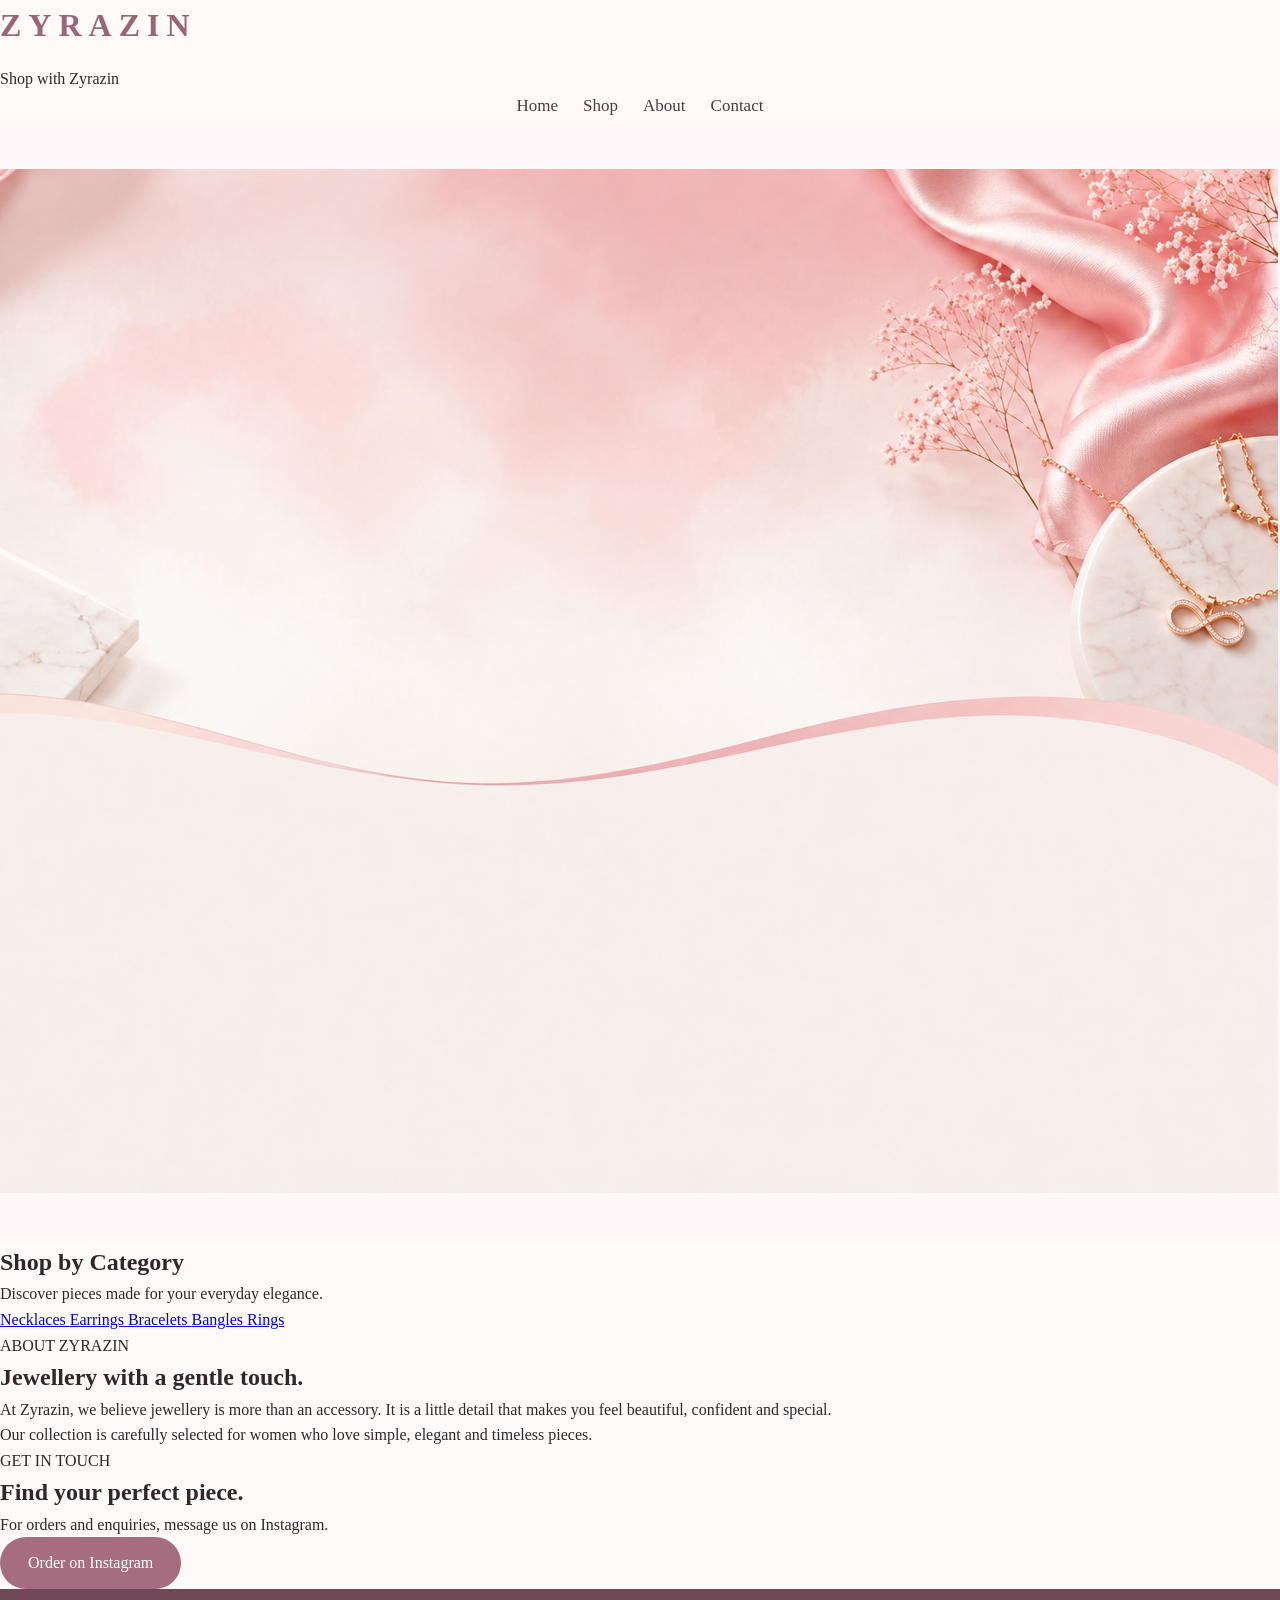
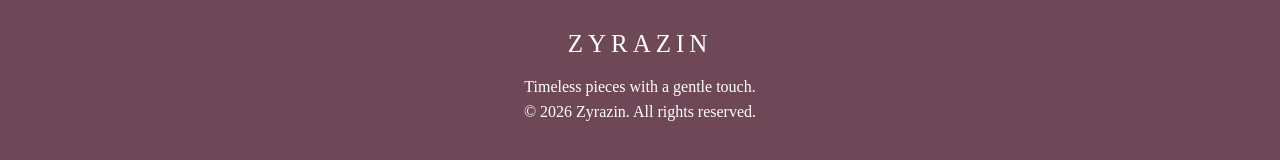
==== commit 66bd1734: "Update index.html" ====
--- a/index.html
+++ b/index.html
@@ -4,7 +4,7 @@
   <meta charset="UTF-8">
   <meta name="viewport" content="width=device-width, initial-scale=1.0">
 
-  <title>Zyrazin | Jewellery</title>
+  <title>Zyrazin | Timeless Jewellery</title>
 
   <link rel="stylesheet" href="style.css">
 </head>
@@ -12,13 +12,13 @@
 <body>
 
   <!-- HEADER -->
-  <header class="site-header">
+  <header class="header">
 
-    <a href="index.html" class="logo">
-      ZYRAZIN
-    </a>
+    <div class="logo">ZYRAZIN</div>
 
-    <nav>
+    <p class="tagline">Shop with Zyrazin</p>
+
+    <nav class="nav">
       <a href="index.html">Home</a>
       <a href="#categories">Shop</a>
       <a href="#about">About</a>
@@ -28,17 +28,23 @@
   </header>
 
 
-  <!-- HERO -->
+  <!-- HERO / BANNER -->
   <section class="hero">
 
-    <div class="hero-content">
+    <img
+      src="hero-bg.jpg.PNG"
+      alt="Zyrazin Jewellery"
+      class="hero-image"
+    >
 
-      <p class="small-title">WELCOME TO</p>
+    <div class="hero-overlay">
 
-      <h1>ZYRAZIN</h1>
+      <p class="hero-small">TIMELESS • ELEGANT • FEMININE</p>
 
-      <p>
-        Timeless jewellery with a gentle touch.
+      <h1>Zyrazin</h1>
+
+      <p class="hero-text">
+        Jewellery made to make every moment special.
       </p>
 
       <a href="#categories" class="hero-button">
@@ -51,86 +57,34 @@
 
 
   <!-- CATEGORIES -->
-  <section id="categories" class="categories-section">
+  <section class="categories" id="categories">
 
-    <p class="section-small-title">SHOP BY CATEGORY</p>
+    <h2>Shop by Category</h2>
 
-    <h2>Our Collections</h2>
-
-    <p class="section-description">
-      Discover jewellery pieces selected specially for you.
+    <p class="section-subtitle">
+      Discover pieces made for your everyday elegance.
     </p>
 
+    <div class="category-buttons">
 
-    <div class="category-grid">
-
-      <!-- NECKLACES -->
-      <a href="necklaces.html" class="category-card">
-
-        <div class="category-icon">💎</div>
-
-        <h3>Necklaces</h3>
-
-        <p>Elegant necklaces</p>
-
-        <span>View Collection →</span>
-
+      <a href="necklaces.html" class="category-button">
+        Necklaces
       </a>
 
-
-      <!-- BANGLES -->
-      <a href="#" class="category-card coming-soon">
-
-        <div class="category-icon">✨</div>
-
-        <h3>Bangles</h3>
-
-        <p>Beautiful bangles</p>
-
-        <span>Coming Soon</span>
-
+      <a href="#" class="category-button">
+        Earrings
       </a>
 
-
-      <!-- RINGS -->
-      <a href="#" class="category-card coming-soon">
-
-        <div class="category-icon">💍</div>
-
-        <h3>Rings</h3>
-
-        <p>Elegant rings</p>
-
-        <span>Coming Soon</span>
-
+      <a href="#" class="category-button">
+        Bracelets
       </a>
 
-
-      <!-- EARRINGS -->
-      <a href="#" class="category-card coming-soon">
-
-        <div class="category-icon">🌸</div>
-
-        <h3>Earrings</h3>
-
-        <p>Pretty earrings</p>
-
-        <span>Coming Soon</span>
-
+      <a href="#" class="category-button">
+        Bangles
       </a>
 
-
-      <!-- BRACELETS -->
-      <a href="#" class="category-card coming-soon">
-
-        <div class="category-icon">🤍</div>
-
-        <h3>Bracelets</h3>
-
-        <p>Delicate bracelets</p>
-
-        <span>Coming Soon</span>
-
+      <a href="#" class="category-button">
+        Rings
       </a>
 
     </div>
@@ -139,41 +93,48 @@
 
 
   <!-- ABOUT -->
-  <section id="about" class="about-section">
+  <section class="about" id="about">
 
-    <p class="section-small-title">ABOUT ZYRAZIN</p>
+    <div class="about-content">
 
-    <h2>Jewellery Made To Feel Special</h2>
+      <p class="about-label">ABOUT ZYRAZIN</p>
 
-    <p>
-      At Zyrazin, we believe jewellery is more than an accessory.
-      Each piece is chosen to add a little elegance, confidence and
-      beauty to your everyday moments.
-    </p>
+      <h2>Jewellery with a gentle touch.</h2>
+
+      <p>
+        At Zyrazin, we believe jewellery is more than an accessory.
+        It is a little detail that makes you feel beautiful,
+        confident and special.
+      </p>
+
+      <p>
+        Our collection is carefully selected for women who love
+        simple, elegant and timeless pieces.
+      </p>
+
+    </div>
 
   </section>
 
 
-  <!-- INSTAGRAM -->
-  <section id="contact" class="instagram-section">
+  <!-- CONTACT -->
+  <section class="contact" id="contact">
 
-    <h2>Follow Zyrazin</h2>
+    <p class="about-label">GET IN TOUCH</p>
+
+    <h2>Find your perfect piece.</h2>
 
     <p>
-      Discover our latest jewellery on Instagram.
+      For orders and enquiries, message us on Instagram.
     </p>
 
     <a
-      href="https://ig.me/m/zyrazin_"
+      href="https://instagram.com/zyrazin_"
       target="_blank"
       class="instagram-button"
     >
       Order on Instagram
     </a>
-
-    <p class="instagram-name">
-      @zyrazin_
-    </p>
 
   </section>
 
@@ -181,11 +142,11 @@
   <!-- FOOTER -->
   <footer>
 
-    <div class="footer-logo">
-      ZYRAZIN
-    </div>
+    <div class="footer-logo">ZYRAZIN</div>
 
-    <p>
+    <p>Timeless pieces with a gentle touch.</p>
+
+    <p class="copyright">
       © 2026 Zyrazin. All rights reserved.
     </p>
 
--- a/style.css
+++ b/style.css
@@ -11,329 +11,633 @@
 body {
   font-family: Georgia, "Times New Roman", serif;
   background: #fffafa;
-  color: #3d3033;
-}
-
-
-/* =========================
-   NAVIGATION
-========================= */
-
-.navbar {
-  position: absolute;
+  color: #33262b;
+  line-height: 1.6;
+}
+
+
+/* HEADER */
+
+.site-header {
+  background: #ffffff;
+  border-bottom: 1px solid #ead6dc;
+  padding: 22px 30px;
+  text-align: center;
+  position: sticky;
   top: 0;
-  left: 0;
-  width: 100%;
-  z-index: 10;
-
+  z-index: 50;
+}
+
+.logo {
+  display: block;
+  text-decoration: none;
+  color: #9a6677;
+  font-size: 32px;
+  font-weight: bold;
+  letter-spacing: 7px;
+  margin-bottom: 15px;
+}
+
+nav {
   display: flex;
-  justify-content: space-between;
-  align-items: center;
-
-  padding: 22px 6%;
-  background: rgba(255, 255, 255, 0.25);
-  backdrop-filter: blur(6px);
-}
-
-.nav-logo {
+  justify-content: center;
+  gap: 25px;
+  flex-wrap: wrap;
+}
+
+nav a {
+  color: #4d3b40;
   text-decoration: none;
-  color: #9b6b5c;
-  font-size: 22px;
-  font-weight: bold;
-  letter-spacing: 4px;
-}
-
-.nav-links {
-  display: flex;
-  gap: 30px;
-}
-
-.nav-links a {
-  text-decoration: none;
-  color: #76544c;
-  font-size: 15px;
-  font-weight: bold;
-  transition: 0.3s;
-}
-
-.nav-links a:hover {
-  color: #c56f91;
-}
-
-
-/* =========================
-   HERO
-========================= */
+  font-size: 17px;
+}
+
+nav a:hover {
+  color: #a56c80;
+}
+
+
+/* HERO */
 
 .hero {
-  min-height: 720px;
-
-  background-image: url("hero-bg.jpg.PNG");
+  min-height: 520px;
+
+  background:
+    linear-gradient(
+      rgba(255, 245, 248, 0.48),
+      rgba(255, 245, 248, 0.48)
+    ),
+    url("hero-bg.jpg");
+
   background-size: cover;
   background-position: center;
-  background-repeat: no-repeat;
 
   display: flex;
   align-items: center;
   justify-content: center;
 
   text-align: center;
+  padding: 50px 20px;
+}
+
+.hero-content {
+  background: rgba(255, 255, 255, 0.78);
+  padding: 45px 30px;
+  border-radius: 25px;
+  max-width: 600px;
+}
+
+.small-title,
+.section-small-title {
+  color: #a16b7c;
+  letter-spacing: 3px;
+  font-size: 13px;
+  font-weight: bold;
+}
+
+.hero h1 {
+  font-size: 60px;
+  letter-spacing: 8px;
+  color: #633f4d;
+  margin: 10px 0;
+}
+
+.hero p {
+  font-size: 19px;
+  color: #6d5960;
+  margin-bottom: 25px;
+}
+
+.hero-button,
+.instagram-button {
+  display: inline-block;
+  background: #a66c80;
+  color: white;
+  padding: 13px 28px;
+  border-radius: 30px;
+  text-decoration: none;
+}
+
+
+/* CATEGORIES */
+
+.categories-section {
+  padding: 80px 25px;
+  text-align: center;
+}
+
+.categories-section h2,
+.about-section h2,
+.instagram-section h2 {
+  font-size: 42px;
+  margin: 8px 0 12px;
+}
+
+.section-description {
+  color: #78666d;
+  margin-bottom: 40px;
+}
+
+.category-grid {
+  max-width: 1000px;
+  margin: auto;
+
+  display: grid;
+
+  grid-template-columns:
+    repeat(auto-fit, minmax(180px, 1fr));
+
+  gap: 20px;
+}
+
+.category-card {
+  background: white;
+  border: 1px solid #ead6dc;
+  border-radius: 22px;
+  padding: 30px 18px;
+  text-decoration: none;
+  color: #33262b;
+  transition: 0.25s;
+}
+
+.category-card:hover {
+  transform: translateY(-5px);
+  box-shadow: 0 10px 25px rgba(120, 80, 95, 0.12);
+}
+
+.category-icon {
+  font-size: 38px;
+  margin-bottom: 10px;
+}
+
+.category-card h3 {
+  font-size: 23px;
+  margin-bottom: 5px;
+}
+
+.category-card p {
+  color: #796970;
+  margin-bottom: 12px;
+}
+
+.category-card span {
+  color: #a16b7c;
+  font-weight: bold;
+}
+
+.coming-soon {
+  opacity: 0.72;
+}
+
+
+/* ABOUT */
+
+.about-section {
+  background: #fff4f7;
+  padding: 80px 25px;
+  text-align: center;
+}
+
+.about-section p:last-child {
+  max-width: 700px;
+  margin: 20px auto 0;
+  color: #66565c;
+  font-size: 18px;
+}
+
+
+/* INSTAGRAM */
+
+.instagram-section {
+  padding: 75px 25px;
+  text-align: center;
+}
+
+.instagram-section p {
+  color: #77666d;
+  margin: 10px 0 25px;
+}
+
+.instagram-name {
+  margin-top: 12px !important;
+  font-weight: bold;
+  color: #a16b7c !important;
+}
+
+
+/* FOOTER */
+
+footer {
+  background: #6f4858;
+  color: white;
+  text-align: center;
+  padding: 35px 20px;
+}
+
+.footer-logo {
+  font-size: 25px;
+  letter-spacing: 5px;
+  margin-bottom: 10px;
+}
+
+
+/* BACK */
+
+.back-container {
+  max-width: 1100px;
+  margin: 25px auto 0;
+  padding: 0 20px;
+}
+
+.back-button {
+  color: #986579;
+  text-decoration: none;
+  font-weight: bold;
+}
+
+
+/* COLLECTION HEADER */
+
+.collection-header {
+  text-align: center;
+  padding: 50px 20px 35px;
+}
+
+.collection-header h1 {
+  font-size: 48px;
+  margin: 5px 0;
+}
+
+.collection-header p:last-child {
+  color: #7c6970;
+  font-size: 18px;
+}
+
+
+/* PRODUCTS */
+
+.products-container {
+  width: min(1100px, 92%);
+  margin: 0 auto 70px;
+
+  display: grid;
+
+  grid-template-columns:
+    repeat(auto-fit, minmax(250px, 1fr));
+
+  gap: 28px;
+}
+
+
+.product-card {
+  background: white;
+
+  border: 1px solid #ead8dd;
+
+  border-radius: 25px;
+
+  overflow: hidden;
+
+  box-shadow:
+    0 8px 25px rgba(100, 60, 75, 0.08);
+
+  transition: 0.25s;
+}
+
+.product-card:hover {
+  transform: translateY(-4px);
+}
+
+
+/* IMPORTANT: PRODUCT IMAGE SIZE */
+
+.product-card img {
+  width: 100%;
+  height: 270px;
+  object-fit: cover;
+  display: block;
+}
+
+
+.product-info {
+  padding: 18px;
+}
+
+.product-info h2 {
+  font-size: 22px;
+  line-height: 1.25;
+  margin-bottom: 8px;
+}
+
+.price {
+  color: #9a6074;
+  font-size: 25px;
+  font-weight: bold;
+  margin-bottom: 15px;
+}
+
+
+/* BUTTONS */
+
+.view-button,
+.cart-button,
+.order-button,
+.payment-button {
+  width: 100%;
+  border: none;
+  border-radius: 30px;
+  padding: 13px;
+  font-family: Georgia, "Times New Roman", serif;
+  font-size: 16px;
+  cursor: pointer;
+  margin-top: 8px;
+}
+
+.view-button {
+  background: #a66c80;
+  color: white;
+}
+
+.cart-button {
+  background: #f4e2e8;
+  color: #754957;
+}
+
+.order-button {
+  max-width: 350px;
+  background: #a66c80;
+  color: white;
+}
+
+.payment-button {
+  display: block;
+  background: #a66c80;
+  color: white;
+  text-decoration: none;
+  text-align: center;
+}
+
+
+/* CART */
+
+.cart-section {
+  background: #fff5f8;
+  border-top: 1px solid #ecd8df;
+  padding: 65px 20px;
+  text-align: center;
+}
+
+.cart-section h2 {
+  font-size: 35px;
+  margin: 5px 0 25px;
+}
+
+#cartItems {
+  max-width: 700px;
+  margin: auto;
+}
+
+.empty-cart {
+  color: #786970;
+  margin-bottom: 20px;
+}
+
+.cart-item {
+  background: white;
+  border: 1px solid #ead8dd;
+  border-radius: 15px;
+  padding: 15px 18px;
+  margin: 10px auto;
+
+  display: flex;
+  justify-content: space-between;
+  gap: 20px;
+  text-align: left;
+}
+
+.cart-item p {
+  color: #806e75;
+}
+
+.remove-button {
+  border: none;
+  background: transparent;
+  color: #b35b70;
+  cursor: pointer;
+  margin-top: 5px;
+}
+
+.cart-total {
+  font-size: 25px;
+  font-weight: bold;
+  margin: 25px 0;
+}
+
+.instagram-order-button {
+  display: block;
+  width: min(350px, 100%);
+  margin: 12px auto;
+  padding: 13px 20px;
+
+  background: #f0d6df;
+  color: #704553;
+
+  text-decoration: none;
+
+  border-radius: 30px;
+
+  font-weight: bold;
+}
+
+
+/* MODALS */
+
+.modal {
+  display: none;
+
+  position: fixed;
+
+  z-index: 100;
+
+  left: 0;
+  top: 0;
+
+  width: 100%;
+  height: 100%;
+
+  background: rgba(35, 20, 25, 0.65);
+
+  align-items: center;
+  justify-content: center;
+
+  padding: 20px;
+}
+
+
+.modal-content {
+  background: white;
+
+  width: min(500px, 100%);
+
+  max-height: 90vh;
+
+  overflow-y: auto;
+
+  border-radius: 25px;
+
+  padding: 25px;
+
+  text-align: center;
 
   position: relative;
-  overflow: hidden;
-}
-
-.hero::after {
-  content: "";
+}
+
+
+.modal-content > img {
+  width: 100%;
+  max-height: 420px;
+  object-fit: contain;
+  border-radius: 18px;
+}
+
+
+.modal-content h2 {
+  margin: 15px 0 5px;
+}
+
+
+.close-button {
   position: absolute;
-  inset: 0;
-
-  background: rgba(255, 245, 247, 0.12);
-}
-
-.hero-content {
-  position: relative;
+
+  right: 15px;
+  top: 10px;
+
+  width: 38px;
+  height: 38px;
+
+  border: none;
+
+  border-radius: 50%;
+
+  background: white;
+
+  font-size: 28px;
+
+  cursor: pointer;
+
   z-index: 2;
-
-  width: 90%;
-  max-width: 650px;
-
-  margin-top: 180px;
-}
-
-.hero-small {
-  color: #9b6b5c;
-  font-size: 16px;
-  letter-spacing: 3px;
-  margin-bottom: 15px;
-}
-
-.hero h1 {
-  font-size: clamp(55px, 9vw, 100px);
-  letter-spacing: 10px;
-  color: #a96f62;
-  font-weight: 500;
-  margin-bottom: 10px;
-}
-
-.hero-tagline {
-  color: #8f5f55;
-  font-size: clamp(20px, 3vw, 28px);
-  font-style: italic;
-  margin-bottom: 18px;
-}
-
-.hero-description {
-  color: #745b57;
-  font-size: 18px;
-  line-height: 1.6;
-  margin-bottom: 30px;
-}
-
-.hero-button {
-  display: inline-block;
-
-  padding: 14px 32px;
-
-  border-radius: 30px;
-
-  background: #c96f91;
-  color: white;
-
-  text-decoration: none;
-
-  font-family: Arial, sans-serif;
-  font-weight: bold;
-  letter-spacing: 0.5px;
-
-  box-shadow: 0 8px 20px rgba(180, 80, 120, 0.25);
-
-  transition: 0.3s;
-}
-
-.hero-button:hover {
-  transform: translateY(-3px);
-  box-shadow: 0 12px 25px rgba(180, 80, 120, 0.35);
-}
-
-
-/* =========================
-   CATEGORIES
-========================= */
-
-.categories {
-  text-align: center;
-  padding: 80px 6%;
-  background: #fffafa;
-}
-
-.section-label {
-  color: #b57b68;
-  font-size: 13px;
-  letter-spacing: 3px;
-  margin-bottom: 10px;
-}
-
-.categories h2 {
-  font-size: 38px;
-  font-weight: 500;
-  color: #3d3033;
-  margin-bottom: 35px;
-}
-
-.category-buttons {
+}
+
+
+/* ORDER */
+
+.order-modal h2 {
+  font-size: 32px;
+  margin-bottom: 20px;
+}
+
+.order-item {
   display: flex;
-  justify-content: center;
-  flex-wrap: wrap;
-  gap: 15px;
-}
-
-.category-buttons button {
-  border: 1px solid #e6b7c7;
-  background: #fdebef;
-
-  color: #754c59;
-
-  padding: 13px 25px;
-
-  border-radius: 30px;
-
-  font-family: Georgia, serif;
-  font-size: 15px;
-
-  cursor: pointer;
-
-  transition: 0.3s;
-}
-
-.category-buttons button:hover {
-  background: #d47b9d;
-  color: white;
-  transform: translateY(-3px);
-}
-
-
-/* =========================
-   ABOUT
-========================= */
-
-.about {
-  text-align: center;
-  padding: 90px 10%;
-  background: #f9e1e8;
-}
-
-.about h2 {
-  font-size: 40px;
-  font-weight: 500;
-  margin-bottom: 20px;
-}
-
-.about p {
-  max-width: 650px;
-  margin: auto;
-
-  font-size: 18px;
-  line-height: 1.8;
-  color: #684f54;
-}
-
-
-/* =========================
-   FOOTER
-========================= */
-
-footer {
-  text-align: center;
-  padding: 45px 20px;
-
-  background: #fff;
-
-  border-top: 1px solid #f0dce2;
-}
-
-footer h3 {
-  letter-spacing: 5px;
-  color: #9b6b5c;
-  margin-bottom: 10px;
-}
-
-footer p {
-  color: #806d70;
-  font-size: 14px;
-  margin: 7px 0;
-}
-
-
-/* =========================
-   MOBILE
-========================= */
-
-@media (max-width: 700px) {
-
-  .navbar {
-    padding: 18px 5%;
-  }
-
-  .nav-logo {
-    font-size: 17px;
-    letter-spacing: 3px;
-  }
-
-  .nav-links {
-    gap: 12px;
-  }
-
-  .nav-links a {
-    font-size: 12px;
+  justify-content: space-between;
+
+  padding: 10px;
+
+  border-bottom: 1px solid #ead8dd;
+
+  text-align: left;
+}
+
+.order-total {
+  font-size: 24px;
+  font-weight: bold;
+  margin: 20px 0;
+}
+
+.order-modal h3 {
+  margin: 15px 0;
+}
+
+
+/* PAYMENT */
+
+.payment-box {
+  margin-top: 20px;
+  padding: 20px;
+
+  background: #fff5f8;
+
+  border-radius: 20px;
+}
+
+.qr-image {
+  width: 260px;
+  max-width: 100%;
+  display: block;
+  margin: 15px auto;
+}
+
+.upi-id {
+  font-weight: bold;
+  word-break: break-all;
+  color: #754957;
+}
+
+
+/* MOBILE */
+
+@media (max-width: 600px) {
+
+  .site-header {
+    padding: 18px 15px;
+  }
+
+  .logo {
+    font-size: 27px;
+  }
+
+  nav {
+    gap: 15px;
+  }
+
+  nav a {
+    font-size: 15px;
   }
 
   .hero {
-    min-height: 650px;
-
-    background-position: center top;
-  }
-
-  .hero-content {
-    margin-top: 190px;
-  }
-
-  .hero-small {
-    font-size: 11px;
-    letter-spacing: 2px;
+    min-height: 430px;
   }
 
   .hero h1 {
-    font-size: 50px;
-    letter-spacing: 6px;
-  }
-
-  .hero-tagline {
-    font-size: 19px;
-  }
-
-  .hero-description {
-    font-size: 15px;
-    padding: 0 15px;
-  }
-
-  .categories {
-    padding: 60px 5%;
-  }
-
-  .categories h2 {
-    font-size: 30px;
-  }
-
-  .category-buttons button {
-    padding: 11px 18px;
-  }
-
-  .about {
-    padding: 65px 8%;
-  }
-
-  .about h2 {
-    font-size: 32px;
-  }
-}
+    font-size: 42px;
+  }
+
+  .categories-section h2,
+  .about-section h2,
+  .instagram-section h2 {
+    font-size: 34px;
+  }
+
+  .collection-header h1 {
+    font-size: 40px;
+  }
+
+  .products-container {
+    grid-template-columns: 1fr;
+    width: 90%;
+    gap: 24px;
+  }
+
+  /* MOBILE PRODUCT SIZE */
+
+  .product-card img {
+    height: 240px;
+  }
+
+  .product-info h2 {
+    font-size: 21px;
+  }
+
+  .cart-item {
+    flex-direction: column;
+  }
+
+}
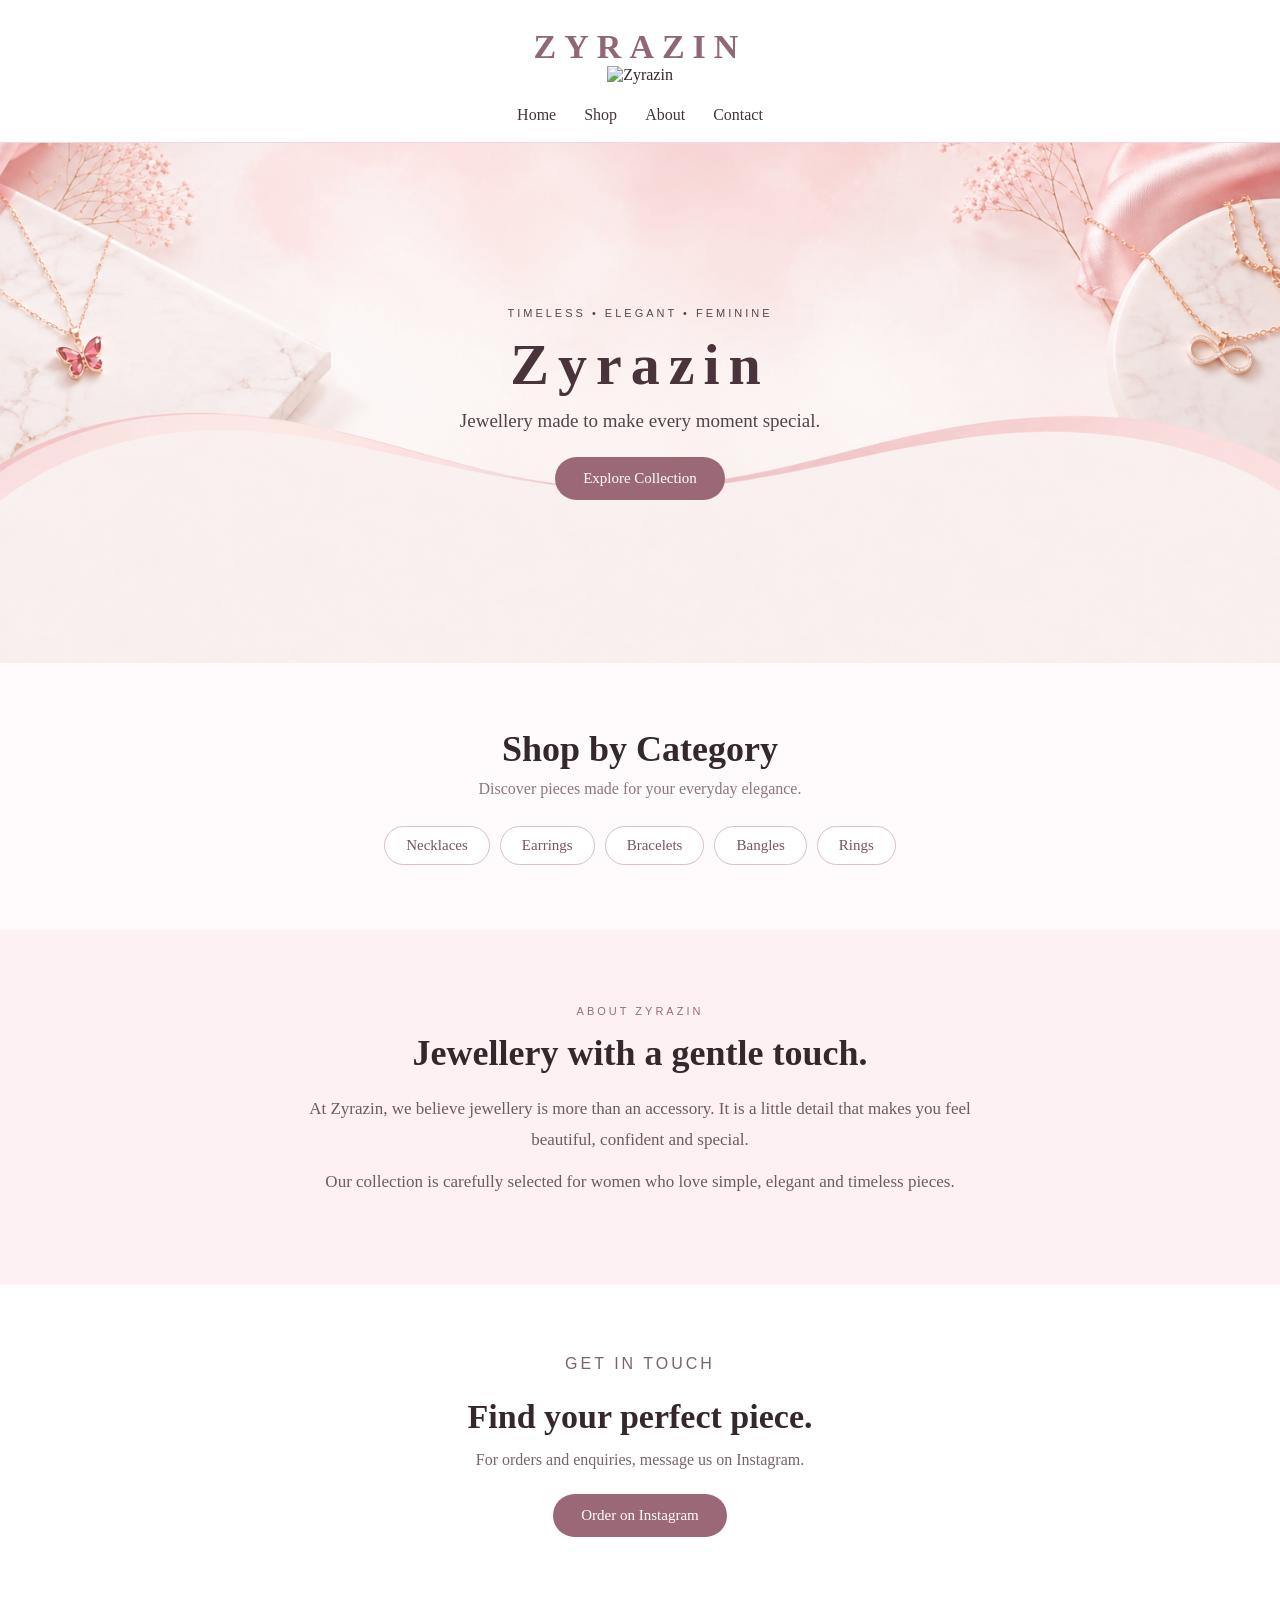
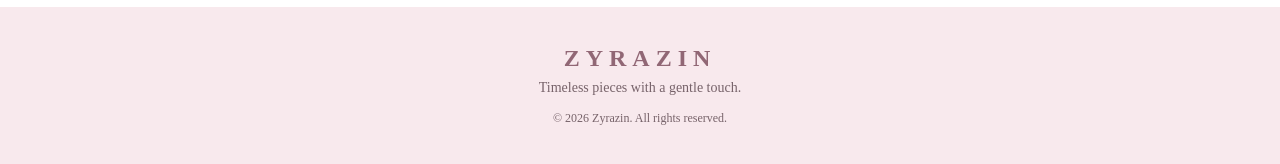
==== commit 6bd84dd9: "Update index.html" ====
--- a/index.html
+++ b/index.html
@@ -16,7 +16,8 @@
 
     <div class="logo">ZYRAZIN</div>
 
-    <p class="tagline">Shop with Zyrazin</p>
+    <img src="zyrazin-logo.png" alt="Zyrazin" class="site-logo">
+    
 
     <nav class="nav">
       <a href="index.html">Home</a>
--- a/style.css
+++ b/style.css
@@ -10,575 +10,257 @@
 
 body {
   font-family: Georgia, "Times New Roman", serif;
-  background: #fffafa;
-  color: #33262b;
-  line-height: 1.6;
+  background: #fffafb;
+  color: #34282d;
 }
 
 
 /* HEADER */
 
-.site-header {
+.header {
   background: #ffffff;
-  border-bottom: 1px solid #ead6dc;
-  padding: 22px 30px;
-  text-align: center;
-  position: sticky;
-  top: 0;
-  z-index: 50;
+  text-align: center;
+  padding: 28px 20px 18px;
+  border-bottom: 1px solid #ead9de;
 }
 
 .logo {
-  display: block;
-  text-decoration: none;
-  color: #9a6677;
-  font-size: 32px;
+  font-size: 34px;
+  letter-spacing: 8px;
   font-weight: bold;
-  letter-spacing: 7px;
-  margin-bottom: 15px;
-}
-
-nav {
+  color: #916775;
+}
+
+.tagline {
+  margin-top: 5px;
+  font-family: Arial, sans-serif;
+  font-size: 12px;
+  letter-spacing: 3px;
+  color: #8f777e;
+  text-transform: uppercase;
+}
+
+.nav {
+  margin-top: 22px;
   display: flex;
   justify-content: center;
-  gap: 25px;
-  flex-wrap: wrap;
-}
-
-nav a {
-  color: #4d3b40;
+  gap: 28px;
+}
+
+.nav a {
   text-decoration: none;
-  font-size: 17px;
-}
-
-nav a:hover {
-  color: #a56c80;
+  color: #44343a;
+  font-size: 16px;
+  transition: 0.3s;
+}
+
+.nav a:hover {
+  color: #a66f80;
 }
 
 
 /* HERO */
 
 .hero {
+  position: relative;
+  width: 100%;
   min-height: 520px;
-
-  background:
-    linear-gradient(
-      rgba(255, 245, 248, 0.48),
-      rgba(255, 245, 248, 0.48)
-    ),
-    url("hero-bg.jpg");
-
-  background-size: cover;
-  background-position: center;
-
+  overflow: hidden;
+}
+
+.hero-image {
+  width: 100%;
+  height: 520px;
+  object-fit: cover;
+  display: block;
+}
+
+.hero-overlay {
+  position: absolute;
+  inset: 0;
   display: flex;
+  flex-direction: column;
   align-items: center;
   justify-content: center;
-
-  text-align: center;
-  padding: 50px 20px;
-}
-
-.hero-content {
-  background: rgba(255, 255, 255, 0.78);
-  padding: 45px 30px;
+  text-align: center;
+  padding: 25px;
+  background: rgba(255, 245, 248, 0.28);
+}
+
+.hero-small {
+  font-family: Arial, sans-serif;
+  font-size: 11px;
+  letter-spacing: 3px;
+  color: #59474d;
+  margin-bottom: 12px;
+}
+
+.hero-overlay h1 {
+  font-size: 58px;
+  letter-spacing: 9px;
+  color: #49343b;
+  margin-bottom: 12px;
+}
+
+.hero-text {
+  font-size: 19px;
+  color: #55434a;
+  margin-bottom: 25px;
+}
+
+.hero-button {
+  text-decoration: none;
+  background: #9b6878;
+  color: white;
+  padding: 13px 28px;
   border-radius: 25px;
-  max-width: 600px;
-}
-
-.small-title,
-.section-small-title {
-  color: #a16b7c;
+  font-size: 15px;
+  transition: 0.3s;
+}
+
+.hero-button:hover {
+  background: #7f5262;
+}
+
+
+/* CATEGORIES */
+
+.categories {
+  text-align: center;
+  padding: 65px 20px;
+  background: #fffafb;
+}
+
+.categories h2 {
+  font-size: 36px;
+  margin-bottom: 10px;
+}
+
+.section-subtitle {
+  color: #8b777d;
+  font-size: 16px;
+  margin-bottom: 28px;
+}
+
+
+/* SMALL PREMIUM BUTTONS */
+
+.category-buttons {
+  display: flex;
+  justify-content: center;
+  flex-wrap: wrap;
+  gap: 10px;
+  max-width: 700px;
+  margin: auto;
+}
+
+.category-button {
+  display: inline-block;
+  text-decoration: none;
+  color: #765560;
+  background: #ffffff;
+  border: 1px solid #d9bfc7;
+  padding: 10px 21px;
+  border-radius: 22px;
+  font-size: 15px;
+  transition: all 0.3s ease;
+}
+
+.category-button:hover {
+  background: #a06d7d;
+  color: white;
+  border-color: #a06d7d;
+}
+
+
+/* ABOUT */
+
+.about {
+  background: #fdf1f4;
+  padding: 75px 25px;
+  text-align: center;
+}
+
+.about-content {
+  max-width: 700px;
+  margin: auto;
+}
+
+.about-label {
+  font-family: Arial, sans-serif;
+  font-size: 11px;
   letter-spacing: 3px;
-  font-size: 13px;
-  font-weight: bold;
-}
-
-.hero h1 {
-  font-size: 60px;
-  letter-spacing: 8px;
-  color: #633f4d;
-  margin: 10px 0;
-}
-
-.hero p {
-  font-size: 19px;
-  color: #6d5960;
+  color: #9a6b79;
+  margin-bottom: 15px;
+}
+
+.about h2 {
+  font-size: 36px;
+  margin-bottom: 20px;
+}
+
+.about p:not(.about-label) {
+  color: #6d5b61;
+  font-size: 17px;
+  line-height: 1.8;
+  margin-bottom: 12px;
+}
+
+
+/* CONTACT */
+
+.contact {
+  text-align: center;
+  padding: 70px 20px;
+  background: #ffffff;
+}
+
+.contact h2 {
+  font-size: 34px;
+  margin-bottom: 15px;
+}
+
+.contact p {
+  color: #77656b;
+  font-size: 16px;
   margin-bottom: 25px;
 }
 
-.hero-button,
 .instagram-button {
   display: inline-block;
-  background: #a66c80;
+  text-decoration: none;
+  background: #9b6878;
   color: white;
   padding: 13px 28px;
-  border-radius: 30px;
-  text-decoration: none;
-}
-
-
-/* CATEGORIES */
-
-.categories-section {
-  padding: 80px 25px;
-  text-align: center;
-}
-
-.categories-section h2,
-.about-section h2,
-.instagram-section h2 {
-  font-size: 42px;
-  margin: 8px 0 12px;
-}
-
-.section-description {
-  color: #78666d;
-  margin-bottom: 40px;
-}
-
-.category-grid {
-  max-width: 1000px;
-  margin: auto;
-
-  display: grid;
-
-  grid-template-columns:
-    repeat(auto-fit, minmax(180px, 1fr));
-
-  gap: 20px;
-}
-
-.category-card {
-  background: white;
-  border: 1px solid #ead6dc;
-  border-radius: 22px;
-  padding: 30px 18px;
-  text-decoration: none;
-  color: #33262b;
-  transition: 0.25s;
-}
-
-.category-card:hover {
-  transform: translateY(-5px);
-  box-shadow: 0 10px 25px rgba(120, 80, 95, 0.12);
-}
-
-.category-icon {
-  font-size: 38px;
-  margin-bottom: 10px;
-}
-
-.category-card h3 {
-  font-size: 23px;
-  margin-bottom: 5px;
-}
-
-.category-card p {
-  color: #796970;
-  margin-bottom: 12px;
-}
-
-.category-card span {
-  color: #a16b7c;
+  border-radius: 25px;
+  font-size: 15px;
+}
+
+
+/* FOOTER */
+
+footer {
+  background: #f8e9ed;
+  text-align: center;
+  padding: 38px 20px;
+  color: #77636a;
+}
+
+.footer-logo {
+  font-size: 24px;
+  letter-spacing: 6px;
+  color: #916775;
   font-weight: bold;
-}
-
-.coming-soon {
-  opacity: 0.72;
-}
-
-
-/* ABOUT */
-
-.about-section {
-  background: #fff4f7;
-  padding: 80px 25px;
-  text-align: center;
-}
-
-.about-section p:last-child {
-  max-width: 700px;
-  margin: 20px auto 0;
-  color: #66565c;
-  font-size: 18px;
-}
-
-
-/* INSTAGRAM */
-
-.instagram-section {
-  padding: 75px 25px;
-  text-align: center;
-}
-
-.instagram-section p {
-  color: #77666d;
-  margin: 10px 0 25px;
-}
-
-.instagram-name {
-  margin-top: 12px !important;
-  font-weight: bold;
-  color: #a16b7c !important;
-}
-
-
-/* FOOTER */
-
-footer {
-  background: #6f4858;
-  color: white;
-  text-align: center;
-  padding: 35px 20px;
-}
-
-.footer-logo {
-  font-size: 25px;
-  letter-spacing: 5px;
-  margin-bottom: 10px;
-}
-
-
-/* BACK */
-
-.back-container {
-  max-width: 1100px;
-  margin: 25px auto 0;
-  padding: 0 20px;
-}
-
-.back-button {
-  color: #986579;
-  text-decoration: none;
-  font-weight: bold;
-}
-
-
-/* COLLECTION HEADER */
-
-.collection-header {
-  text-align: center;
-  padding: 50px 20px 35px;
-}
-
-.collection-header h1 {
-  font-size: 48px;
-  margin: 5px 0;
-}
-
-.collection-header p:last-child {
-  color: #7c6970;
-  font-size: 18px;
-}
-
-
-/* PRODUCTS */
-
-.products-container {
-  width: min(1100px, 92%);
-  margin: 0 auto 70px;
-
-  display: grid;
-
-  grid-template-columns:
-    repeat(auto-fit, minmax(250px, 1fr));
-
-  gap: 28px;
-}
-
-
-.product-card {
-  background: white;
-
-  border: 1px solid #ead8dd;
-
-  border-radius: 25px;
-
-  overflow: hidden;
-
-  box-shadow:
-    0 8px 25px rgba(100, 60, 75, 0.08);
-
-  transition: 0.25s;
-}
-
-.product-card:hover {
-  transform: translateY(-4px);
-}
-
-
-/* IMPORTANT: PRODUCT IMAGE SIZE */
-
-.product-card img {
-  width: 100%;
-  height: 270px;
-  object-fit: cover;
-  display: block;
-}
-
-
-.product-info {
-  padding: 18px;
-}
-
-.product-info h2 {
-  font-size: 22px;
-  line-height: 1.25;
   margin-bottom: 8px;
 }
 
-.price {
-  color: #9a6074;
-  font-size: 25px;
-  font-weight: bold;
-  margin-bottom: 15px;
-}
-
-
-/* BUTTONS */
-
-.view-button,
-.cart-button,
-.order-button,
-.payment-button {
-  width: 100%;
-  border: none;
-  border-radius: 30px;
-  padding: 13px;
-  font-family: Georgia, "Times New Roman", serif;
-  font-size: 16px;
-  cursor: pointer;
-  margin-top: 8px;
-}
-
-.view-button {
-  background: #a66c80;
-  color: white;
-}
-
-.cart-button {
-  background: #f4e2e8;
-  color: #754957;
-}
-
-.order-button {
-  max-width: 350px;
-  background: #a66c80;
-  color: white;
-}
-
-.payment-button {
-  display: block;
-  background: #a66c80;
-  color: white;
-  text-decoration: none;
-  text-align: center;
-}
-
-
-/* CART */
-
-.cart-section {
-  background: #fff5f8;
-  border-top: 1px solid #ecd8df;
-  padding: 65px 20px;
-  text-align: center;
-}
-
-.cart-section h2 {
-  font-size: 35px;
-  margin: 5px 0 25px;
-}
-
-#cartItems {
-  max-width: 700px;
-  margin: auto;
-}
-
-.empty-cart {
-  color: #786970;
-  margin-bottom: 20px;
-}
-
-.cart-item {
-  background: white;
-  border: 1px solid #ead8dd;
-  border-radius: 15px;
-  padding: 15px 18px;
-  margin: 10px auto;
-
-  display: flex;
-  justify-content: space-between;
-  gap: 20px;
-  text-align: left;
-}
-
-.cart-item p {
-  color: #806e75;
-}
-
-.remove-button {
-  border: none;
-  background: transparent;
-  color: #b35b70;
-  cursor: pointer;
-  margin-top: 5px;
-}
-
-.cart-total {
-  font-size: 25px;
-  font-weight: bold;
-  margin: 25px 0;
-}
-
-.instagram-order-button {
-  display: block;
-  width: min(350px, 100%);
-  margin: 12px auto;
-  padding: 13px 20px;
-
-  background: #f0d6df;
-  color: #704553;
-
-  text-decoration: none;
-
-  border-radius: 30px;
-
-  font-weight: bold;
-}
-
-
-/* MODALS */
-
-.modal {
-  display: none;
-
-  position: fixed;
-
-  z-index: 100;
-
-  left: 0;
-  top: 0;
-
-  width: 100%;
-  height: 100%;
-
-  background: rgba(35, 20, 25, 0.65);
-
-  align-items: center;
-  justify-content: center;
-
-  padding: 20px;
-}
-
-
-.modal-content {
-  background: white;
-
-  width: min(500px, 100%);
-
-  max-height: 90vh;
-
-  overflow-y: auto;
-
-  border-radius: 25px;
-
-  padding: 25px;
-
-  text-align: center;
-
-  position: relative;
-}
-
-
-.modal-content > img {
-  width: 100%;
-  max-height: 420px;
-  object-fit: contain;
-  border-radius: 18px;
-}
-
-
-.modal-content h2 {
-  margin: 15px 0 5px;
-}
-
-
-.close-button {
-  position: absolute;
-
-  right: 15px;
-  top: 10px;
-
-  width: 38px;
-  height: 38px;
-
-  border: none;
-
-  border-radius: 50%;
-
-  background: white;
-
-  font-size: 28px;
-
-  cursor: pointer;
-
-  z-index: 2;
-}
-
-
-/* ORDER */
-
-.order-modal h2 {
-  font-size: 32px;
-  margin-bottom: 20px;
-}
-
-.order-item {
-  display: flex;
-  justify-content: space-between;
-
-  padding: 10px;
-
-  border-bottom: 1px solid #ead8dd;
-
-  text-align: left;
-}
-
-.order-total {
-  font-size: 24px;
-  font-weight: bold;
-  margin: 20px 0;
-}
-
-.order-modal h3 {
-  margin: 15px 0;
-}
-
-
-/* PAYMENT */
-
-.payment-box {
-  margin-top: 20px;
-  padding: 20px;
-
-  background: #fff5f8;
-
-  border-radius: 20px;
-}
-
-.qr-image {
-  width: 260px;
-  max-width: 100%;
-  display: block;
-  margin: 15px auto;
-}
-
-.upi-id {
-  font-weight: bold;
-  word-break: break-all;
-  color: #754957;
+footer p {
+  font-size: 14px;
+}
+
+.copyright {
+  margin-top: 15px;
+  font-size: 12px;
 }
 
 
@@ -586,19 +268,20 @@
 
 @media (max-width: 600px) {
 
-  .site-header {
-    padding: 18px 15px;
+  .header {
+    padding: 24px 15px 16px;
   }
 
   .logo {
-    font-size: 27px;
-  }
-
-  nav {
-    gap: 15px;
-  }
-
-  nav a {
+    font-size: 29px;
+    letter-spacing: 6px;
+  }
+
+  .nav {
+    gap: 20px;
+  }
+
+  .nav a {
     font-size: 15px;
   }
 
@@ -606,38 +289,36 @@
     min-height: 430px;
   }
 
-  .hero h1 {
+  .hero-image {
+    height: 430px;
+  }
+
+  .hero-overlay h1 {
     font-size: 42px;
-  }
-
-  .categories-section h2,
-  .about-section h2,
-  .instagram-section h2 {
-    font-size: 34px;
-  }
-
-  .collection-header h1 {
-    font-size: 40px;
-  }
-
-  .products-container {
-    grid-template-columns: 1fr;
-    width: 90%;
-    gap: 24px;
-  }
-
-  /* MOBILE PRODUCT SIZE */
-
-  .product-card img {
-    height: 240px;
-  }
-
-  .product-info h2 {
-    font-size: 21px;
-  }
-
-  .cart-item {
-    flex-direction: column;
-  }
-
-}
+    letter-spacing: 6px;
+  }
+
+  .hero-text {
+    font-size: 16px;
+  }
+
+  .categories {
+    padding: 50px 15px;
+  }
+
+  .categories h2,
+  .about h2,
+  .contact h2 {
+    font-size: 30px;
+  }
+
+  .category-buttons {
+    gap: 8px;
+  }
+
+  .category-button {
+    padding: 9px 17px;
+    font-size: 14px;
+  }
+
+}
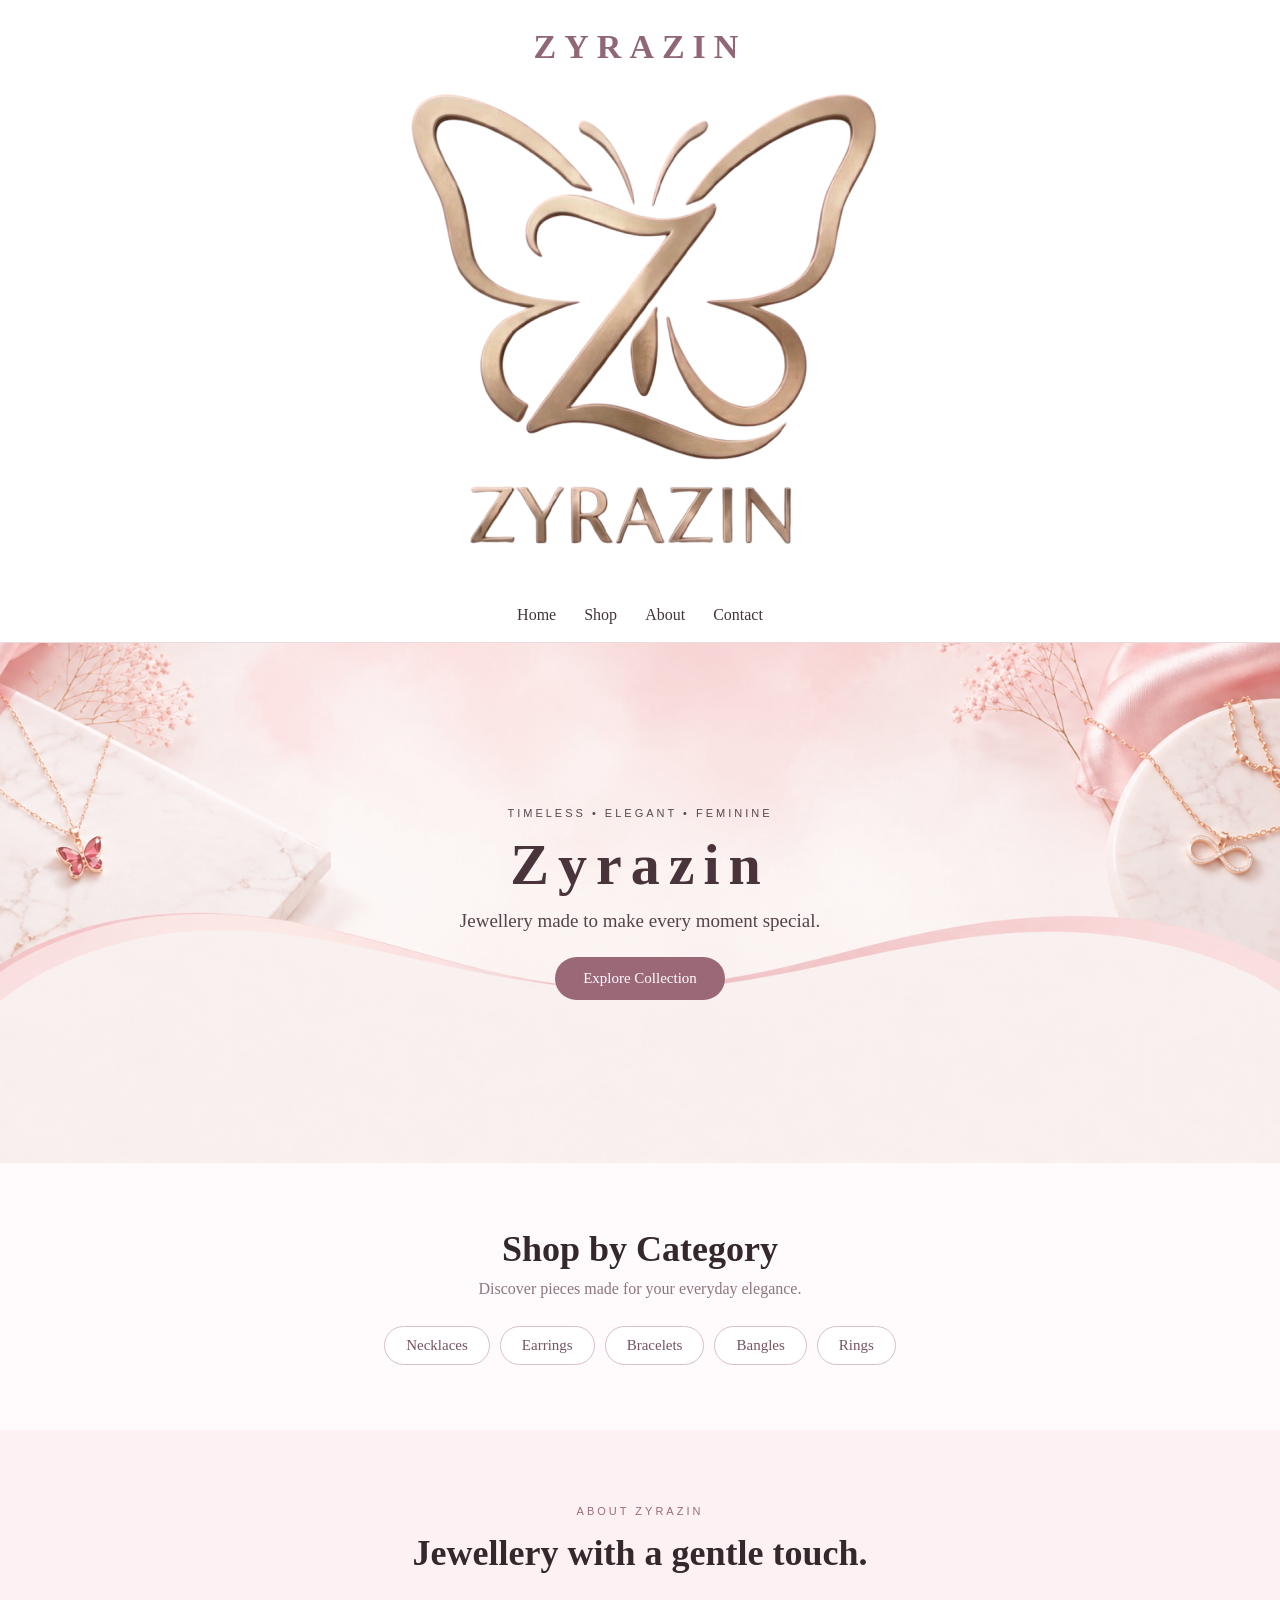
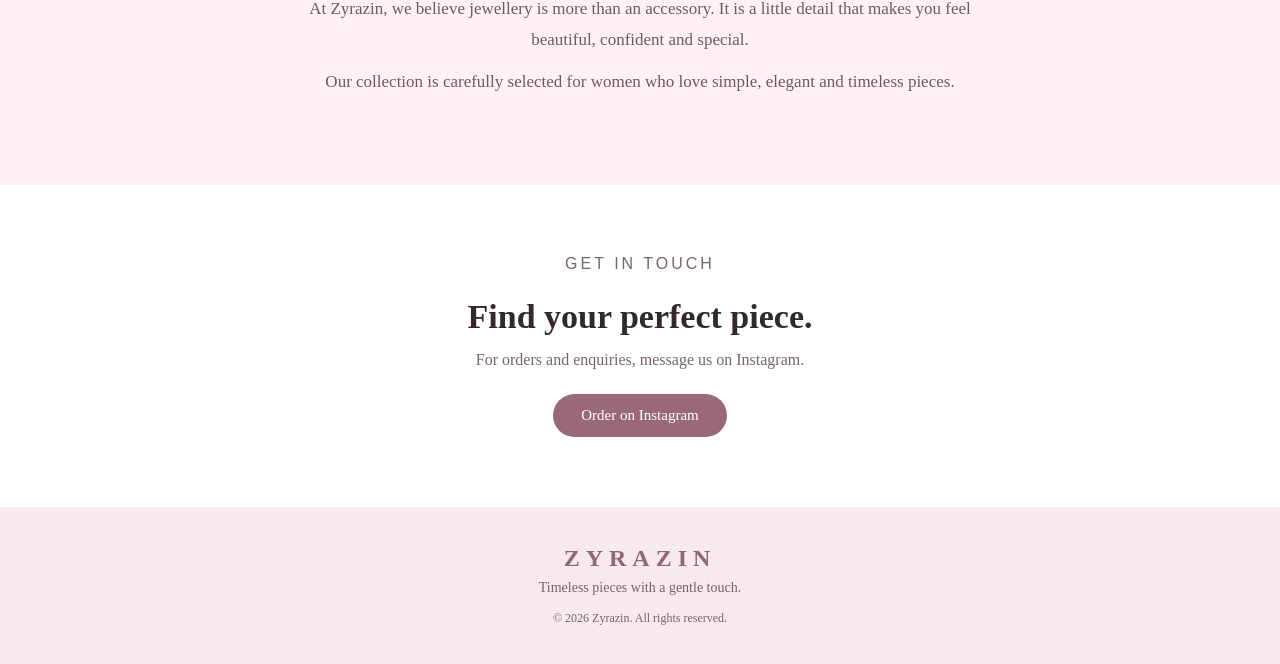
==== commit 70ab8aea: "Update index.html" ====
--- a/index.html
+++ b/index.html
@@ -16,7 +16,7 @@
 
     <div class="logo">ZYRAZIN</div>
 
-    <img src="zyrazin-logo.png" alt="Zyrazin" class="site-logo">
+    <img src="zyrazin-logo.png.PNG" alt="Zyrazin" class="site-logo">
     
 
     <nav class="nav">
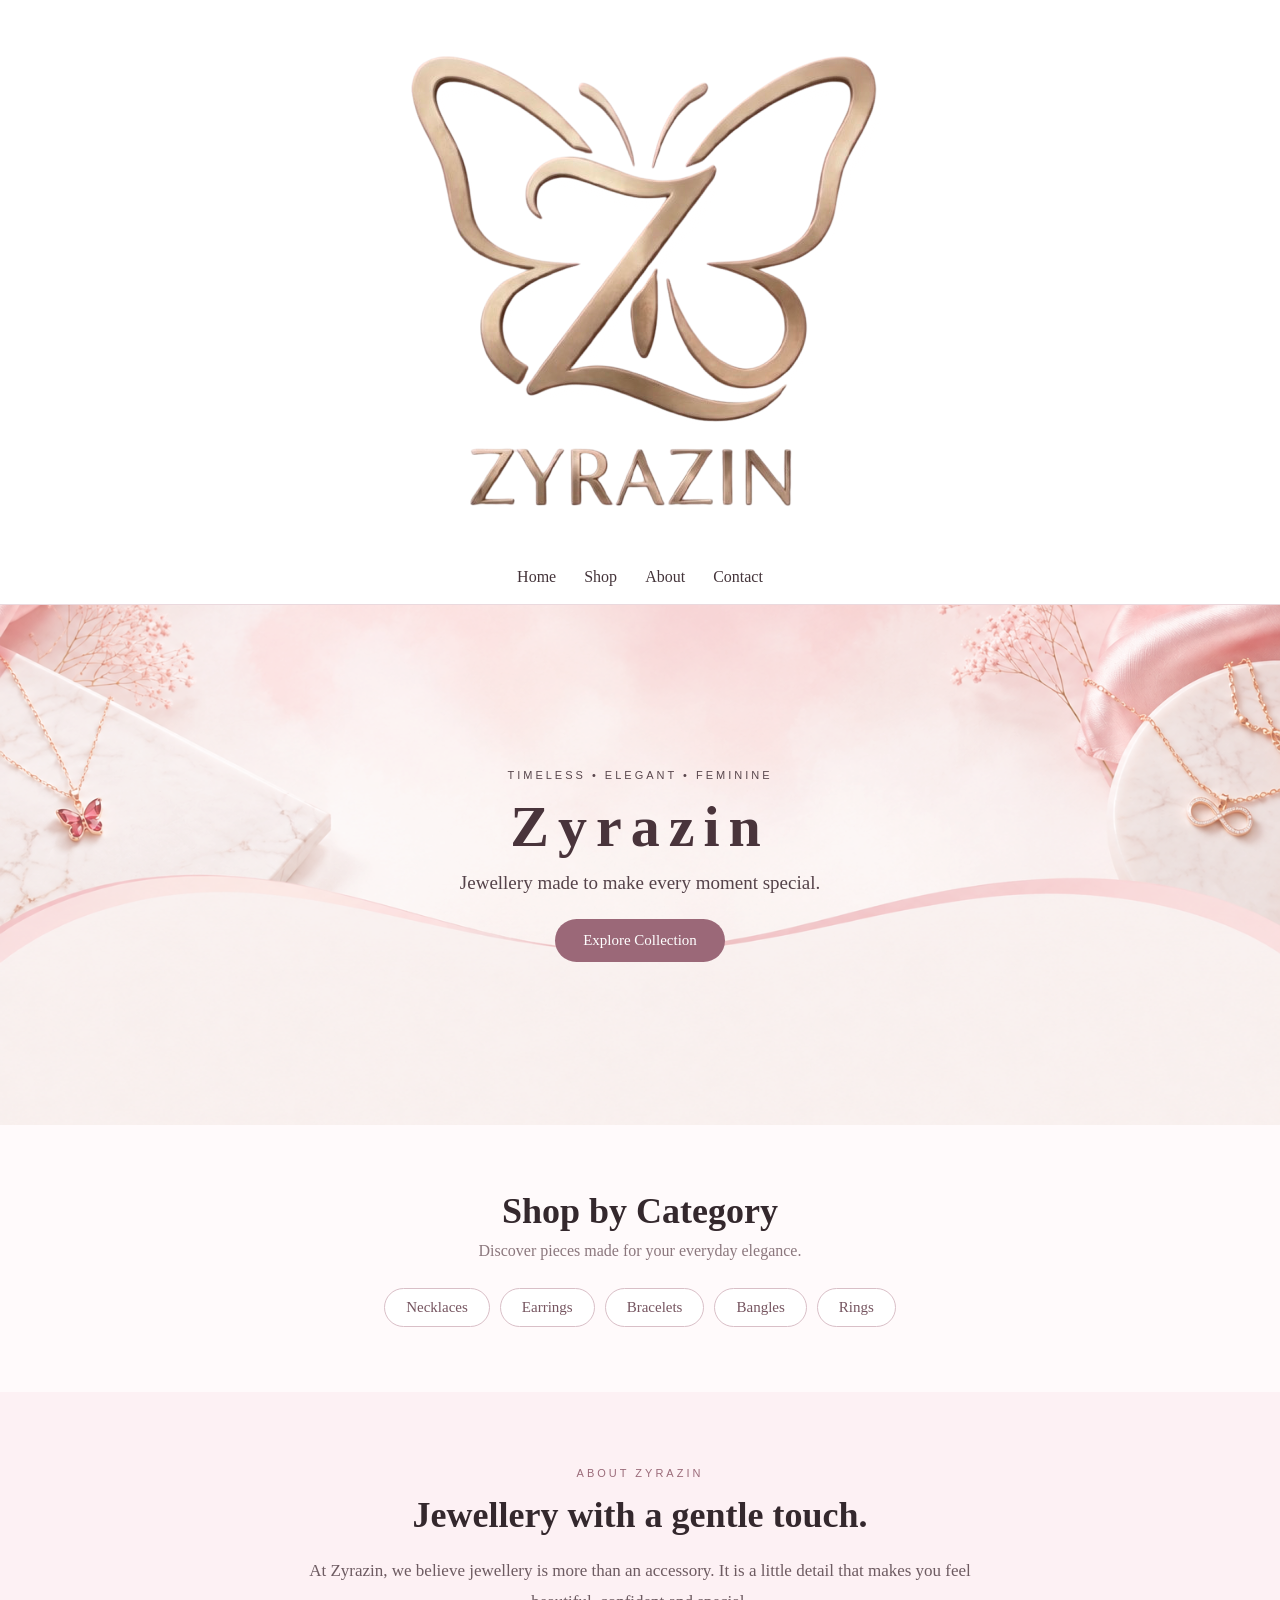
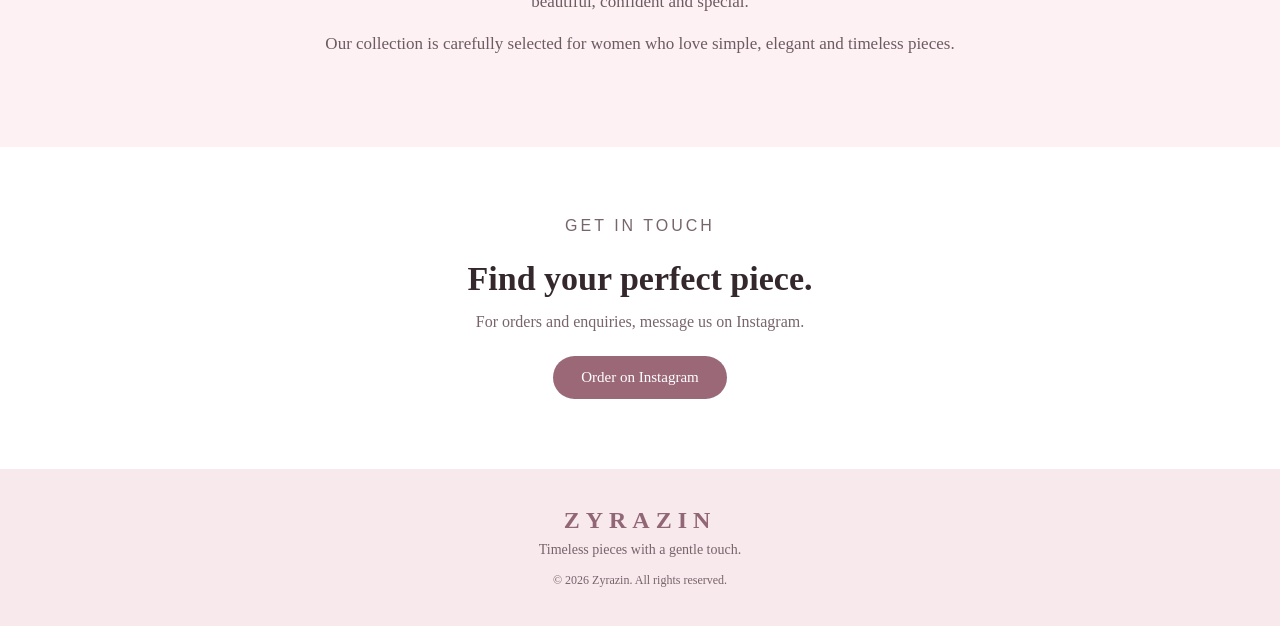
==== commit 02064690: "Update logo display in header Removed duplicate logo image and replaced with a div." ====
--- a/index.html
+++ b/index.html
@@ -14,10 +14,10 @@
   <!-- HEADER -->
   <header class="header">
 
-    <div class="logo">ZYRAZIN</div>
-
-    <img src="zyrazin-logo.png.PNG" alt="Zyrazin" class="site-logo">
-    
+<img
+    src="zyrazin-logo.png.PNG"
+    alt="Zyrazin"
+    class="site-logo">
 
     <nav class="nav">
       <a href="index.html">Home</a>
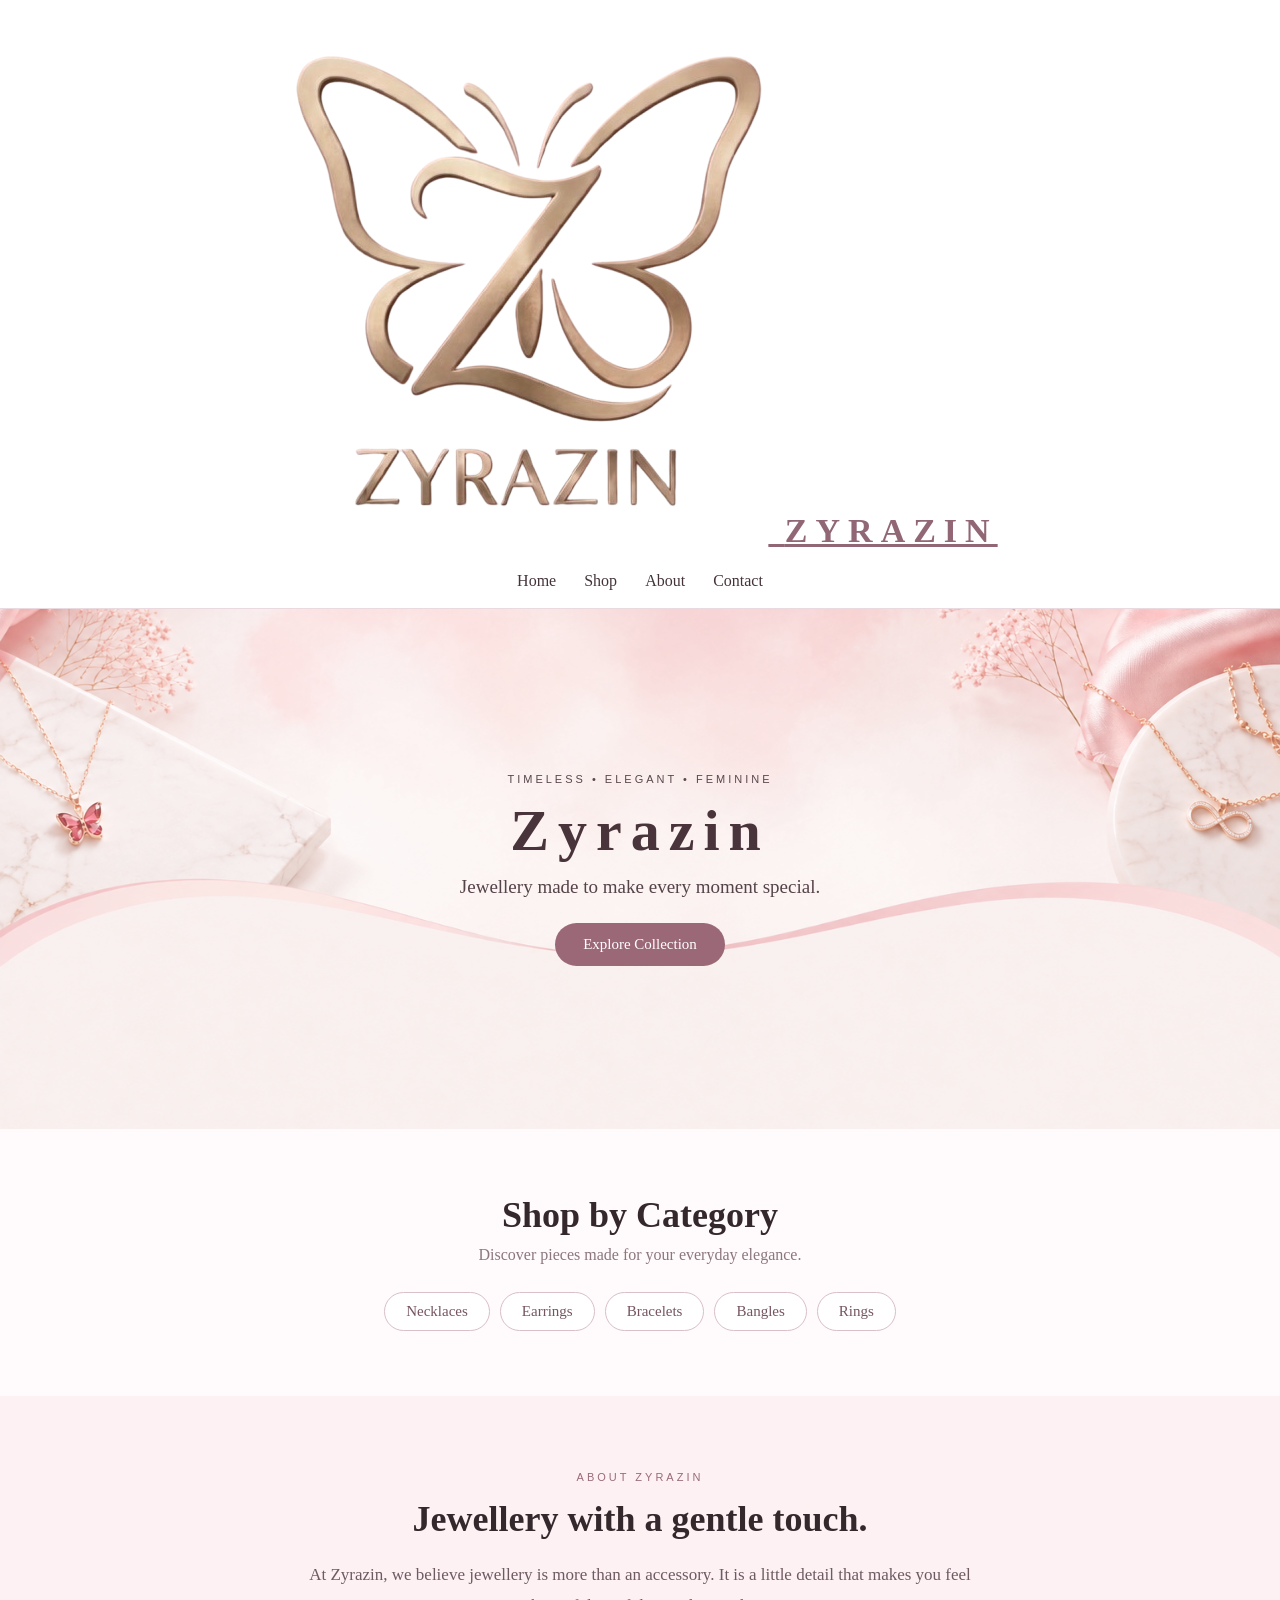
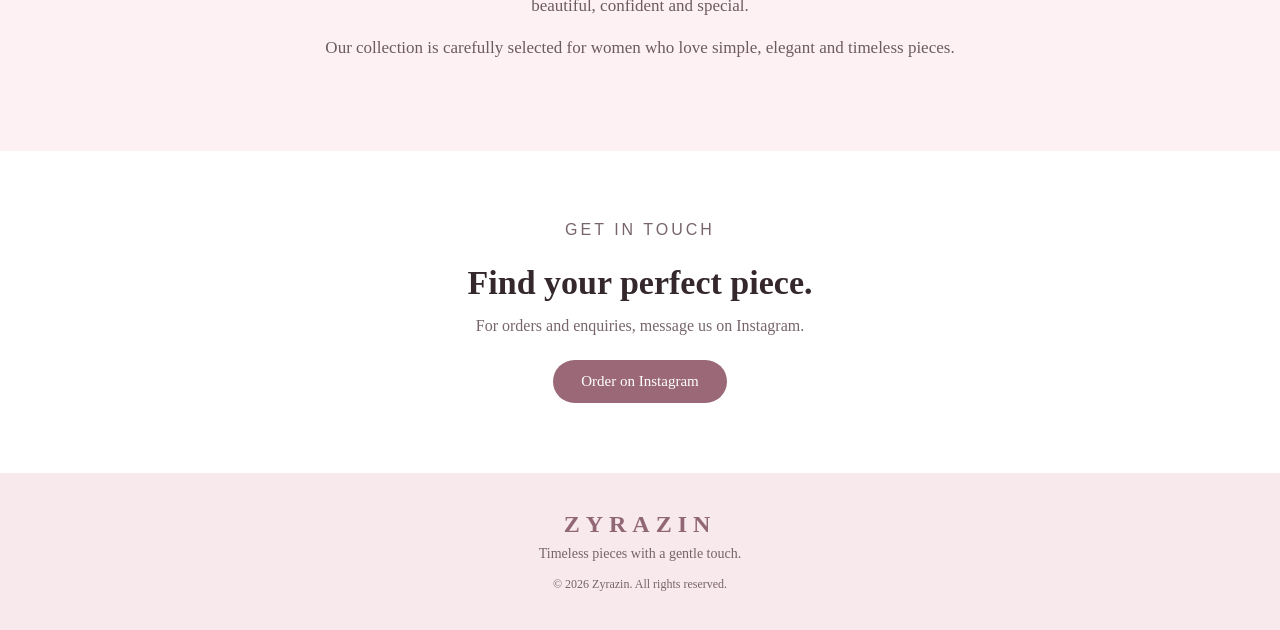
==== commit c3cc85a8: "Update index.html" ====
--- a/index.html
+++ b/index.html
@@ -14,10 +14,10 @@
   <!-- HEADER -->
   <header class="header">
 
-<img
-    src="zyrazin-logo.png.PNG"
-    alt="Zyrazin"
-    class="site-logo">
+<a href="index.html" class="logo">
+    <img src="zyrazin-logo.png.PNG" alt="Zyrazin Logo">
+    <span>ZYRAZIN</span>
+</a>
 
     <nav class="nav">
       <a href="index.html">Home</a>
